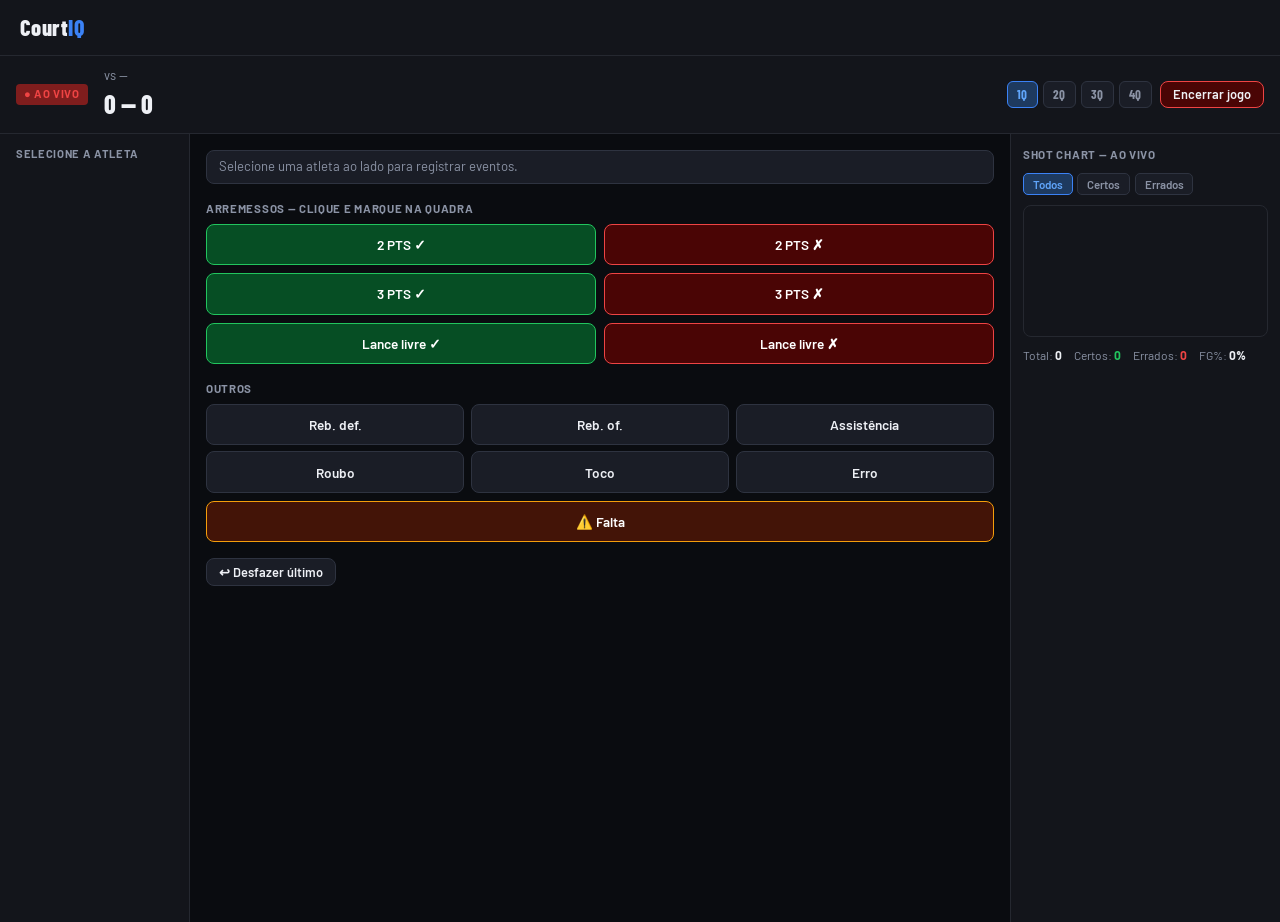
==== courtiq/pages/game-input.html @ f3380432 "feat: implementar MVP completo do CourtIQ Todas as telas e módulos JS do MVP:  - index.html: login +" ====
<!DOCTYPE html>
<html lang="pt-BR">
<head>
  <meta charset="UTF-8" />
  <meta name="viewport" content="width=device-width, initial-scale=1.0" />
  <title>CourtIQ — Jogo ao Vivo</title>
  <link rel="stylesheet" href="../css/style.css" />
  <style>
    body { overflow-x: hidden; }

    /* Header fixo */
    .game-header {
      position: sticky;
      top: 56px;
      background: var(--bg2);
      border-bottom: 1px solid var(--border);
      z-index: 50;
      padding: 0.6rem 1rem;
      display: flex;
      align-items: center;
      justify-content: space-between;
      gap: 0.75rem;
      flex-wrap: wrap;
    }
    .game-header-info { display: flex; align-items: center; gap: 1rem; }
    .live-badge { background: #7f1d1d; color: var(--red); font-size: 0.7rem; font-weight: 700; text-transform: uppercase; padding: 0.15rem 0.5rem; border-radius: 4px; letter-spacing: 0.06em; }
    .game-score { font-family: 'Barlow Condensed', sans-serif; font-weight: 800; font-size: 1.6rem; }
    .game-vs { color: var(--muted); font-size: 0.8rem; }
    .game-header-right { display: flex; align-items: center; gap: 0.5rem; }

    /* Layout 3 colunas */
    .game-body {
      display: grid;
      grid-template-columns: 190px 1fr 270px;
      gap: 0;
      height: calc(100vh - 112px);
      overflow: hidden;
    }

    /* Coluna 1 — Sidebar atletas */
    .player-sidebar {
      background: var(--bg2);
      border-right: 1px solid var(--border);
      overflow-y: auto;
      padding: 0.75rem 0.5rem;
    }
    .sidebar-title { font-size: 0.7rem; font-weight: 700; text-transform: uppercase; letter-spacing: 0.06em; color: var(--muted); padding: 0 0.5rem; margin-bottom: 0.5rem; }
    .sidebar-player {
      display: flex;
      flex-direction: column;
      padding: 0.5rem;
      border-radius: 8px;
      cursor: pointer;
      border: 1px solid transparent;
      margin-bottom: 0.25rem;
      transition: border-color 0.12s, background 0.12s;
    }
    .sidebar-player:hover { background: var(--bg3); }
    .sidebar-player.selected { border-color: var(--accent); background: #0f1e38; }
    .sidebar-player-name { font-size: 0.82rem; font-weight: 600; white-space: nowrap; overflow: hidden; text-overflow: ellipsis; }
    .sidebar-player-num { font-family: 'Barlow Condensed', sans-serif; font-weight: 800; font-size: 0.9rem; color: var(--accent); }
    .sidebar-mini-stats { display: flex; gap: 0.4rem; margin-top: 0.2rem; font-size: 0.7rem; color: var(--muted); }

    /* Coluna 2 — Botões de stat */
    .stat-panel {
      overflow-y: auto;
      padding: 1rem;
      display: flex;
      flex-direction: column;
      gap: 1rem;
    }
    .stat-section-title {
      font-size: 0.72rem;
      font-weight: 700;
      text-transform: uppercase;
      letter-spacing: 0.06em;
      color: var(--muted);
      margin-bottom: 0.4rem;
    }
    .stat-buttons { display: grid; grid-template-columns: 1fr 1fr; gap: 0.5rem; }
    .stat-buttons-3 { display: grid; grid-template-columns: 1fr 1fr 1fr; gap: 0.4rem; }
    .selected-player-label {
      background: var(--accent-dim);
      border: 1px solid var(--accent);
      border-radius: 8px;
      padding: 0.4rem 0.75rem;
      font-size: 0.85rem;
      font-weight: 600;
      color: var(--accent2);
    }
    .no-player-warn {
      background: var(--bg3);
      border: 1px solid var(--border2);
      border-radius: 8px;
      padding: 0.4rem 0.75rem;
      font-size: 0.82rem;
      color: var(--muted);
    }

    /* Coluna 3 — Shot chart */
    .shotchart-panel {
      background: var(--bg2);
      border-left: 1px solid var(--border);
      overflow-y: auto;
      padding: 0.75rem;
      display: flex;
      flex-direction: column;
      gap: 0.6rem;
    }
    .sc-title { font-size: 0.72rem; font-weight: 700; text-transform: uppercase; letter-spacing: 0.06em; color: var(--muted); }
    .sc-svg { border-radius: 8px; border: 1px solid var(--border); width: 100%; }
    .sc-filters { display: flex; gap: 0.3rem; }
    .sc-filter-btn {
      padding: 0.2rem 0.55rem;
      border-radius: 5px;
      font-size: 0.72rem;
      font-weight: 600;
      background: var(--bg3);
      border: 1px solid var(--border2);
      color: var(--muted);
      cursor: pointer;
    }
    .sc-filter-btn.active { background: var(--accent-dim); border-color: var(--accent); color: var(--accent2); }
    .sc-stats { display: flex; gap: 0.75rem; font-size: 0.75rem; }
    .sc-stat { color: var(--muted); }
    .sc-stat strong { color: var(--text); }

    /* Responsividade tablet */
    @media (max-width: 768px) {
      .game-body { grid-template-columns: 160px 1fr; grid-template-rows: 1fr auto; height: auto; overflow: auto; }
      .shotchart-panel { grid-column: 1 / -1; border-left: none; border-top: 1px solid var(--border); }
    }

    /* Responsividade mobile */
    @media (max-width: 480px) {
      .game-body { grid-template-columns: 1fr; grid-template-rows: auto; height: auto; }
      .player-sidebar { border-right: none; border-bottom: 1px solid var(--border); max-height: 80px; overflow: hidden; }
      .player-sidebar.expanded { max-height: none; }
      .sidebar-toggle { display: block !important; }
      .stat-buttons { grid-template-columns: 1fr 1fr; }
      .shotchart-panel { border-left: none; border-top: 1px solid var(--border); }
      .game-header { top: 56px; }
    }

    .sidebar-toggle { display: none; width: 100%; margin-bottom: 0.4rem; }
  </style>
</head>
<body>
  <nav class="navbar">
    <a class="navbar-logo" href="games.html">Court<span>IQ</span></a>
  </nav>

  <!-- Header fixo com placar -->
  <div class="game-header">
    <div class="game-header-info">
      <span class="live-badge">● AO VIVO</span>
      <div>
        <div class="game-vs" id="game-vs">vs —</div>
        <div class="game-score" id="game-score">0 — 0</div>
      </div>
    </div>
    <div class="game-header-right">
      <div class="quarter-selector" id="quarter-selector">
        <button class="quarter-btn active" onclick="setQuarter(1)">1Q</button>
        <button class="quarter-btn" onclick="setQuarter(2)">2Q</button>
        <button class="quarter-btn" onclick="setQuarter(3)">3Q</button>
        <button class="quarter-btn" onclick="setQuarter(4)">4Q</button>
      </div>
      <button class="btn btn-danger btn-sm" id="btn-end-game">Encerrar jogo</button>
    </div>
  </div>

  <!-- Banner shot chart -->
  <div class="shot-banner" id="shot-banner" style="margin:0.5rem 1rem 0">
    🎯 Clique na quadra para marcar o local do arremesso
    <button style="margin-left:auto;font-size:0.8rem;color:var(--muted);background:none;border:none;cursor:pointer" onclick="cancelShot()">Cancelar</button>
  </div>

  <!-- Layout 3 colunas -->
  <div class="game-body">

    <!-- Coluna 1: Atletas -->
    <div class="player-sidebar" id="player-sidebar">
      <button class="sidebar-toggle btn btn-ghost btn-sm" id="sidebar-toggle-btn" onclick="toggleSidebar()">Atletas ▾</button>
      <div class="sidebar-title">Selecione a atleta</div>
      <div id="sidebar-players"></div>
    </div>

    <!-- Coluna 2: Botões de stat -->
    <div class="stat-panel">
      <div id="selected-label" class="no-player-warn">Selecione uma atleta ao lado para registrar eventos.</div>

      <!-- Arremessos -->
      <div>
        <div class="stat-section-title">Arremessos — clique e marque na quadra</div>
        <div class="stat-buttons">
          <button class="stat-btn stat-btn-green" onclick="triggerShot('2pt_made')">2 PTS ✓</button>
          <button class="stat-btn stat-btn-red"   onclick="triggerShot('2pt_miss')">2 PTS ✗</button>
          <button class="stat-btn stat-btn-green" onclick="triggerShot('3pt_made')">3 PTS ✓</button>
          <button class="stat-btn stat-btn-red"   onclick="triggerShot('3pt_miss')">3 PTS ✗</button>
          <button class="stat-btn stat-btn-green" onclick="registerEvent('ft_made')">Lance livre ✓</button>
          <button class="stat-btn stat-btn-red"   onclick="registerEvent('ft_miss')">Lance livre ✗</button>
        </div>
      </div>

      <!-- Outros -->
      <div>
        <div class="stat-section-title">Outros</div>
        <div class="stat-buttons-3">
          <button class="stat-btn stat-btn-ghost" onclick="registerEvent('reb_def')">Reb. def.</button>
          <button class="stat-btn stat-btn-ghost" onclick="registerEvent('reb_off')">Reb. of.</button>
          <button class="stat-btn stat-btn-ghost" onclick="registerEvent('ast')">Assistência</button>
          <button class="stat-btn stat-btn-ghost" onclick="registerEvent('stl')">Roubo</button>
          <button class="stat-btn stat-btn-ghost" onclick="registerEvent('blk')">Toco</button>
          <button class="stat-btn stat-btn-ghost" onclick="registerEvent('to')">Erro</button>
        </div>
        <div class="mt-1">
          <button class="stat-btn stat-btn-yellow" style="width:100%" onclick="registerEvent('foul')">⚠️ Falta</button>
        </div>
      </div>

      <!-- Desfazer último evento -->
      <button class="btn btn-ghost btn-sm" id="btn-undo" style="width:fit-content;align-self:flex-start" onclick="undoLast()">↩ Desfazer último</button>
    </div>

    <!-- Coluna 3: Shot chart -->
    <div class="shotchart-panel">
      <div class="sc-title">Shot chart — ao vivo</div>
      <div class="sc-filters">
        <button class="sc-filter-btn active" onclick="setSCFilter('all')">Todos</button>
        <button class="sc-filter-btn" onclick="setSCFilter('made')">Certos</button>
        <button class="sc-filter-btn" onclick="setSCFilter('missed')">Errados</button>
      </div>
      <svg class="sc-svg" id="sc-svg" viewBox="0 0 560 300"></svg>
      <div class="sc-stats">
        <div class="sc-stat">Total: <strong id="sc-total">0</strong></div>
        <div class="sc-stat">Certos: <strong id="sc-made" style="color:var(--green)">0</strong></div>
        <div class="sc-stat">Errados: <strong id="sc-missed" style="color:var(--red)">0</strong></div>
        <div class="sc-stat">FG%: <strong id="sc-pct">0%</strong></div>
      </div>
    </div>
  </div>

  <script type="module">
    import { requireAuth } from '../js/auth.js';
    import { getGame, getGamePlayers, updateGameStatus, updateGame } from '../js/games.js';
    import { createEvent, getGameEvents, deleteEvent } from '../js/events.js';
    import { calcPlayerStats } from '../js/stats.js';
    import { initShotChart, activateShotMode, deactivateShotMode, addShot, renderShots, getShotStats } from '../js/shotchart.js';
    import { getQueryParam, getInitials, showToast } from '../js/utils.js';

    const gameId = getQueryParam('gameId') || localStorage.getItem('currentGameId');
    let game = null;
    let gamePlayers = [];
    let selectedPlayerId = null;
    let currentQuarter = 1;
    let pendingEventType = null;
    let gameEvents = [];
    let scFilter = 'all';
    const svgEl = document.getElementById('sc-svg');

    window.setQuarter = function(q) {
      currentQuarter = q;
      document.querySelectorAll('.quarter-btn').forEach((b, i) => b.classList.toggle('active', i+1 === q));
    };

    window.toggleSidebar = function() {
      const sb = document.getElementById('player-sidebar');
      sb.classList.toggle('expanded');
      document.getElementById('sidebar-toggle-btn').textContent = sb.classList.contains('expanded') ? 'Atletas ▴' : 'Atletas ▾';
    };

    function selectPlayer(id) {
      selectedPlayerId = id;
      document.querySelectorAll('.sidebar-player').forEach(el => el.classList.toggle('selected', el.dataset.id === id));
      const p = gamePlayers.find(p => p.id === id);
      if (p) {
        document.getElementById('selected-label').className = 'selected-player-label';
        document.getElementById('selected-label').textContent = `#${p.jersey_number ?? '—'} ${p.name}`;
      }
      updateSCStats();
    }

    window.triggerShot = function(type) {
      if (!selectedPlayerId) { showToast('Selecione uma atleta primeiro.', 'error'); return; }
      pendingEventType = type;
      document.getElementById('shot-banner').classList.add('active');
      activateShotMode(svgEl);
    };

    window.cancelShot = function() {
      pendingEventType = null;
      document.getElementById('shot-banner').classList.remove('active');
      deactivateShotMode(svgEl);
    };

    window.registerEvent = async function(type, shotX = null, shotY = null) {
      if (!selectedPlayerId) { showToast('Selecione uma atleta primeiro.', 'error'); return; }
      try {
        const ev = await createEvent(gameId, selectedPlayerId, type, currentQuarter, shotX, shotY);
        gameEvents.push(ev);
        updateScoreboard();
        updateSidebarStats();
        if (shotX != null) {
          addShot(svgEl, ev);
          updateSCStats();
        }
      } catch (err) {
        showToast('Erro ao registrar evento.', 'error');
      }
    };

    window.undoLast = async function() {
      const last = gameEvents.at(-1);
      if (!last) return;
      if (!confirm('Remover o último evento registrado?')) return;
      try {
        await deleteEvent(last.id);
        gameEvents.pop();
        updateScoreboard();
        updateSidebarStats();
        const shots = gameEvents.filter(e => e.shot_x != null);
        renderShots(svgEl, shots, scFilter, selectedPlayerId);
        updateSCStats();
        showToast('Evento removido.', '');
      } catch (err) {
        showToast('Erro ao desfazer.', 'error');
      }
    };

    window.setSCFilter = function(f) {
      scFilter = f;
      document.querySelectorAll('.sc-filter-btn').forEach((b, i) => b.classList.toggle('active', ['all','made','missed'][i] === f));
      const shots = gameEvents.filter(e => e.shot_x != null);
      renderShots(svgEl, shots, f, selectedPlayerId);
      updateSCStats();
    };

    function updateScoreboard() {
      const pts = calcPlayerStats(gameEvents).pts;
      document.getElementById('game-score').textContent = `${pts} — ?`;
    }

    function updateSidebarStats() {
      gamePlayers.forEach(p => {
        const el = document.getElementById(`mini-${p.id}`);
        if (!el) return;
        const evs = gameEvents.filter(e => e.player_id === p.id);
        const st = calcPlayerStats(evs);
        el.textContent = `${st.pts}pts ${st.reb}reb ${st.ast}ast`;
      });
    }

    function updateSCStats() {
      const shots = gameEvents.filter(e => e.shot_x != null);
      const st = getShotStats(shots, selectedPlayerId);
      document.getElementById('sc-total').textContent = st.total;
      document.getElementById('sc-made').textContent = st.made;
      document.getElementById('sc-missed').textContent = st.missed;
      document.getElementById('sc-pct').textContent = st.pct;
    }

    function renderSidebarPlayers() {
      const el = document.getElementById('sidebar-players');
      el.innerHTML = gamePlayers.map(p => `
        <div class="sidebar-player" data-id="${p.id}" onclick="selectPlayer('${p.id}')">
          <div class="flex items-center gap-1">
            <span class="sidebar-player-num">#${p.jersey_number ?? '—'}</span>
            <span class="sidebar-player-name">${p.name}</span>
          </div>
          <div class="sidebar-mini-stats" id="mini-${p.id}">0pts 0reb 0ast</div>
        </div>
      `).join('');
    }

    document.getElementById('btn-end-game').addEventListener('click', async () => {
      if (!confirm('Encerrar o jogo?')) return;
      try {
        await updateGameStatus(gameId, 'finished');
        window.location.href = `game-summary.html?gameId=${gameId}`;
      } catch (err) {
        showToast('Erro ao encerrar jogo.', 'error');
      }
    });

    async function init() {
      const session = await requireAuth();
      if (!session) return;
      if (!gameId) { window.location.href = 'games.html'; return; }

      game = await getGame(gameId);
      if (!game) { window.location.href = 'games.html'; return; }

      // Iniciar jogo se ainda agendado
      if (game.status === 'scheduled') {
        await updateGameStatus(gameId, 'live');
      }
      if (game.status === 'finished') {
        window.location.href = `game-summary.html?gameId=${gameId}`;
        return;
      }

      document.getElementById('game-vs').textContent = `vs ${game.opponent}`;
      document.title = `CourtIQ — vs ${game.opponent}`;

      gamePlayers = await getGamePlayers(gameId);
      gameEvents = await getGameEvents(gameId);

      renderSidebarPlayers();
      updateScoreboard();
      updateSidebarStats();

      // Inicializar shot chart
      initShotChart(svgEl, async (x, y) => {
        document.getElementById('shot-banner').classList.remove('active');
        await registerEvent(pendingEventType, x, y);
        pendingEventType = null;
      });

      // Renderizar arremessos existentes
      const shots = gameEvents.filter(e => e.shot_x != null);
      renderShots(svgEl, shots, scFilter, selectedPlayerId);
      updateSCStats();

      // Selecionar primeira atleta automaticamente
      if (gamePlayers.length > 0) selectPlayer(gamePlayers[0].id);
    }

    // Expor funções ao escopo global
    window.selectPlayer = selectPlayer;

    init();
  </script>
</body>
</html>
---- courtiq/css/style.css ----
/* ============================================================
   CourtIQ — Design System
   ============================================================ */

/* --- Google Fonts --- */
@import url('https://fonts.googleapis.com/css2?family=Barlow+Condensed:wght@400;600;700;800&family=Barlow:wght@400;500;600&display=swap');

/* --- Variáveis --- */
:root {
  --bg:        #0a0c10;
  --bg2:       #13151b;
  --bg3:       #1a1d26;
  --border:    #252830;
  --border2:   #2e3340;
  --accent:    #3b82f6;
  --accent2:   #60a5fa;
  --accent-dim:#1e3a5f;
  --text:      #eef0f5;
  --muted:     #8b93a5;
  --muted2:    #b0b8c8;
  --green:     #22c55e;
  --red:       #ef4444;
  --yellow:    #f59e0b;
  --green-bg:  #064e24;
  --red-bg:    #4a0505;
}

/* --- Reset --- */
*, *::before, *::after { box-sizing: border-box; margin: 0; padding: 0; }
html { font-size: 16px; }
body {
  font-family: 'Barlow', sans-serif;
  background: var(--bg);
  color: var(--text);
  min-height: 100vh;
  line-height: 1.5;
}
a { color: var(--accent2); text-decoration: none; }
a:hover { text-decoration: underline; }
img, svg { display: block; max-width: 100%; }
button { cursor: pointer; border: none; background: none; font-family: inherit; }
input, select, textarea {
  font-family: 'Barlow', sans-serif;
  font-size: 1rem;
}

/* --- Tipografia --- */
h1, h2, h3, .display {
  font-family: 'Barlow Condensed', sans-serif;
  font-weight: 800;
  line-height: 1.1;
}
h1 { font-size: 2.2rem; }
h2 { font-size: 1.6rem; }
h3 { font-size: 1.2rem; }
.num {
  font-family: 'Barlow Condensed', sans-serif;
  font-weight: 800;
}

/* --- Layout --- */
.container {
  max-width: 1100px;
  margin: 0 auto;
  padding: 0 1.25rem;
}
.page {
  min-height: 100vh;
  display: flex;
  flex-direction: column;
}

/* --- Navbar --- */
.navbar {
  background: var(--bg2);
  border-bottom: 1px solid var(--border);
  padding: 0 1.25rem;
  height: 56px;
  display: flex;
  align-items: center;
  justify-content: space-between;
  position: sticky;
  top: 0;
  z-index: 100;
}
.navbar-logo {
  font-family: 'Barlow Condensed', sans-serif;
  font-weight: 800;
  font-size: 1.4rem;
  color: var(--text);
  letter-spacing: 0.02em;
}
.navbar-logo span { color: var(--accent); }
.navbar-actions { display: flex; gap: 0.5rem; align-items: center; }

/* --- Botões --- */
.btn {
  display: inline-flex;
  align-items: center;
  justify-content: center;
  gap: 0.4rem;
  padding: 0.5rem 1.1rem;
  border-radius: 8px;
  font-size: 0.9rem;
  font-weight: 600;
  font-family: 'Barlow', sans-serif;
  transition: opacity 0.15s, background 0.15s;
  white-space: nowrap;
}
.btn:disabled { opacity: 0.5; cursor: not-allowed; }
.btn-primary {
  background: var(--accent);
  color: #fff;
  border: 2px solid var(--accent);
}
.btn-primary:hover { opacity: 0.85; }
.btn-ghost {
  background: var(--bg3);
  color: var(--text);
  border: 1px solid var(--border2);
}
.btn-ghost:hover { background: var(--border2); }
.btn-danger {
  background: var(--red-bg);
  color: var(--text);
  border: 1px solid var(--red);
}
.btn-danger:hover { opacity: 0.85; }
.btn-sm { padding: 0.3rem 0.75rem; font-size: 0.8rem; }
.btn-full { width: 100%; }

/* Botões de stat */
.stat-btn {
  width: 100%;
  padding: 0.7rem 0.5rem;
  border-radius: 8px;
  font-size: 0.85rem;
  font-weight: 600;
  border: 1px solid;
  transition: opacity 0.12s;
}
.stat-btn:hover { opacity: 0.85; }
.stat-btn-green {
  background: var(--green-bg);
  border-color: var(--green);
  color: #fff;
}
.stat-btn-red {
  background: var(--red-bg);
  border-color: var(--red);
  color: #fff;
}
.stat-btn-yellow {
  background: #431407;
  border-color: var(--yellow);
  color: #fff;
}
.stat-btn-ghost {
  background: var(--bg3);
  border-color: var(--border2);
  color: var(--text);
}

/* --- Cards --- */
.card {
  background: var(--bg2);
  border: 1px solid var(--border);
  border-radius: 12px;
  padding: 1.1rem 1.25rem;
}
.card-title {
  font-family: 'Barlow Condensed', sans-serif;
  font-weight: 700;
  font-size: 1rem;
  text-transform: uppercase;
  letter-spacing: 0.05em;
  color: var(--muted);
  margin-bottom: 0.5rem;
}

/* --- Inputs --- */
.input, .select {
  width: 100%;
  background: var(--bg3);
  border: 1px solid var(--border2);
  border-radius: 8px;
  color: var(--text);
  padding: 0.55rem 0.85rem;
  font-size: 0.95rem;
  outline: none;
  transition: border-color 0.15s;
}
.input:focus, .select:focus { border-color: var(--accent); }
.input::placeholder { color: var(--muted); }
.select option { background: var(--bg3); }
.form-group { display: flex; flex-direction: column; gap: 0.4rem; }
.form-label {
  font-size: 0.85rem;
  font-weight: 600;
  color: var(--muted2);
}
.form-error {
  font-size: 0.82rem;
  color: var(--red);
  min-height: 1.1em;
}

/* --- Badges --- */
.badge {
  display: inline-block;
  background: var(--accent-dim);
  color: #93c5fd;
  font-size: 0.68rem;
  font-weight: 700;
  text-transform: uppercase;
  letter-spacing: 0.07em;
  padding: 0.15rem 0.5rem;
  border-radius: 4px;
}
.badge-green { background: #064e24; color: var(--green); }
.badge-red   { background: var(--red-bg); color: var(--red); }
.badge-yellow{ background: #431407; color: var(--yellow); }
.badge-muted { background: var(--bg3); color: var(--muted); }

/* --- Abas --- */
.tabs {
  display: flex;
  gap: 0;
  border-bottom: 1px solid var(--border);
  margin-bottom: 1.25rem;
}
.tab-btn {
  padding: 0.65rem 1.1rem;
  font-size: 0.9rem;
  font-weight: 600;
  color: var(--muted);
  border-bottom: 2px solid transparent;
  transition: color 0.15s, border-color 0.15s;
  background: none;
}
.tab-btn:hover { color: var(--text); }
.tab-btn.active {
  color: var(--accent2);
  border-bottom-color: var(--accent);
}
.tab-panel { display: none; }
.tab-panel.active { display: block; }

/* --- Modal --- */
.modal-overlay {
  position: fixed;
  inset: 0;
  background: rgba(0,0,0,0.7);
  display: flex;
  align-items: center;
  justify-content: center;
  z-index: 200;
  padding: 1rem;
}
.modal-overlay.hidden { display: none; }
.modal {
  background: var(--bg2);
  border: 1px solid var(--border2);
  border-radius: 14px;
  padding: 1.5rem;
  width: 100%;
  max-width: 420px;
  max-height: 90vh;
  overflow-y: auto;
}
.modal-title {
  font-family: 'Barlow Condensed', sans-serif;
  font-weight: 800;
  font-size: 1.3rem;
  margin-bottom: 1.1rem;
}
.modal-actions {
  display: flex;
  gap: 0.6rem;
  margin-top: 1.25rem;
  justify-content: flex-end;
}

/* --- Tabelas --- */
.table-wrap { overflow-x: auto; }
table {
  width: 100%;
  border-collapse: collapse;
  font-size: 0.9rem;
}
th {
  font-family: 'Barlow Condensed', sans-serif;
  font-weight: 700;
  font-size: 0.8rem;
  text-transform: uppercase;
  letter-spacing: 0.06em;
  color: var(--muted);
  padding: 0.55rem 0.75rem;
  text-align: left;
  border-bottom: 1px solid var(--border);
}
td {
  padding: 0.6rem 0.75rem;
  border-bottom: 1px solid var(--border);
  color: var(--text);
}
tr:last-child td { border-bottom: none; }
tr.totals td {
  font-weight: 700;
  background: var(--bg3);
  border-top: 1px solid var(--border2);
}
tr:hover td { background: var(--bg3); }

/* --- Stats cards (médias) --- */
.stats-grid {
  display: grid;
  grid-template-columns: repeat(auto-fit, minmax(100px, 1fr));
  gap: 0.75rem;
}
.stat-card {
  background: var(--bg2);
  border: 1px solid var(--border);
  border-radius: 10px;
  padding: 0.85rem 0.75rem;
  text-align: center;
}
.stat-card .value {
  font-family: 'Barlow Condensed', sans-serif;
  font-weight: 800;
  font-size: 2rem;
  line-height: 1;
  color: var(--text);
}
.stat-card .label {
  font-size: 0.72rem;
  font-weight: 700;
  text-transform: uppercase;
  letter-spacing: 0.06em;
  color: var(--muted);
  margin-top: 0.25rem;
}

/* --- Listas de atletas --- */
.player-list { display: flex; flex-direction: column; gap: 0.5rem; }
.player-row {
  display: flex;
  align-items: center;
  gap: 0.85rem;
  padding: 0.65rem 0.85rem;
  background: var(--bg2);
  border: 1px solid var(--border);
  border-radius: 10px;
  cursor: pointer;
  transition: border-color 0.15s, background 0.15s;
}
.player-row:hover { border-color: var(--border2); background: var(--bg3); }
.player-row.selected { border-color: var(--accent); background: #0f1e38; }
.player-avatar {
  width: 36px;
  height: 36px;
  border-radius: 50%;
  background: var(--accent-dim);
  display: flex;
  align-items: center;
  justify-content: center;
  font-family: 'Barlow Condensed', sans-serif;
  font-weight: 800;
  font-size: 0.9rem;
  color: var(--accent2);
  flex-shrink: 0;
}
.player-info { flex: 1; min-width: 0; }
.player-name {
  font-weight: 600;
  font-size: 0.92rem;
  white-space: nowrap;
  overflow: hidden;
  text-overflow: ellipsis;
}
.player-sub { font-size: 0.78rem; color: var(--muted); }
.player-actions { display: flex; gap: 0.3rem; }
.icon-btn {
  width: 28px; height: 28px;
  border-radius: 6px;
  display: flex; align-items: center; justify-content: center;
  color: var(--muted);
  transition: background 0.12s, color 0.12s;
  background: none;
  border: none;
}
.icon-btn:hover { background: var(--bg3); color: var(--text); }
.icon-btn.danger:hover { color: var(--red); }

/* --- Placares --- */
.scoreboard {
  display: flex;
  align-items: center;
  justify-content: center;
  gap: 1.5rem;
  padding: 0.75rem 1.5rem;
  background: var(--bg2);
  border-radius: 12px;
  border: 1px solid var(--border);
}
.score-team { text-align: center; }
.score-team .team-name { font-size: 0.8rem; color: var(--muted); font-weight: 600; }
.score-team .score {
  font-family: 'Barlow Condensed', sans-serif;
  font-weight: 800;
  font-size: 3rem;
  line-height: 1;
}
.score-sep { font-family: 'Barlow Condensed', sans-serif; font-size: 2rem; color: var(--muted); }

/* --- Quarter selector --- */
.quarter-selector {
  display: flex;
  gap: 0.3rem;
}
.quarter-btn {
  padding: 0.3rem 0.6rem;
  border-radius: 6px;
  font-size: 0.8rem;
  font-weight: 700;
  font-family: 'Barlow Condensed', sans-serif;
  background: var(--bg3);
  border: 1px solid var(--border2);
  color: var(--muted);
  transition: background 0.12s, color 0.12s, border-color 0.12s;
}
.quarter-btn.active {
  background: var(--accent-dim);
  border-color: var(--accent);
  color: var(--accent2);
}

/* --- Toast / Notificações --- */
.toast {
  position: fixed;
  bottom: 1.5rem;
  left: 50%;
  transform: translateX(-50%);
  background: var(--bg2);
  border: 1px solid var(--border2);
  color: var(--text);
  padding: 0.6rem 1.2rem;
  border-radius: 8px;
  font-size: 0.9rem;
  z-index: 500;
  opacity: 0;
  transition: opacity 0.2s;
  pointer-events: none;
  white-space: nowrap;
}
.toast.show { opacity: 1; }
.toast.success { border-color: var(--green); color: var(--green); }
.toast.error   { border-color: var(--red);   color: var(--red);   }

/* --- Shot chart banner --- */
.shot-banner {
  display: none;
  align-items: center;
  gap: 0.6rem;
  background: var(--accent-dim);
  border: 1px solid var(--accent);
  border-radius: 8px;
  padding: 0.55rem 0.85rem;
  font-size: 0.85rem;
  color: var(--accent2);
  font-weight: 600;
  margin-bottom: 0.75rem;
}
.shot-banner.active { display: flex; }

/* --- Gráficos de barra simples --- */
.bar-chart { display: flex; flex-direction: column; gap: 0.5rem; }
.bar-row { display: flex; align-items: center; gap: 0.75rem; }
.bar-label { font-size: 0.78rem; color: var(--muted); width: 60px; text-align: right; flex-shrink: 0; }
.bar-track {
  flex: 1;
  height: 10px;
  background: var(--bg3);
  border-radius: 5px;
  overflow: hidden;
}
.bar-fill {
  height: 100%;
  background: var(--accent);
  border-radius: 5px;
  transition: width 0.4s ease;
}
.bar-fill.green { background: var(--green); }
.bar-fill.red   { background: var(--red);   }
.bar-value { font-size: 0.8rem; font-weight: 600; width: 36px; }

/* --- Utilitários --- */
.flex { display: flex; }
.flex-col { flex-direction: column; }
.items-center { align-items: center; }
.justify-between { justify-content: space-between; }
.gap-1 { gap: 0.5rem; }
.gap-2 { gap: 1rem; }
.gap-3 { gap: 1.5rem; }
.mt-1 { margin-top: 0.5rem; }
.mt-2 { margin-top: 1rem; }
.mt-3 { margin-top: 1.5rem; }
.mb-1 { margin-bottom: 0.5rem; }
.mb-2 { margin-bottom: 1rem; }
.mb-3 { margin-bottom: 1.5rem; }
.text-muted { color: var(--muted); }
.text-accent { color: var(--accent2); }
.text-green  { color: var(--green); }
.text-red    { color: var(--red); }
.text-sm  { font-size: 0.85rem; }
.text-xs  { font-size: 0.75rem; }
.font-bold { font-weight: 700; }
.hidden { display: none !important; }

/* --- Divisor --- */
.divider {
  border: none;
  border-top: 1px solid var(--border);
  margin: 1rem 0;
}

/* ============================================================
   Responsividade
   ============================================================ */
@media (max-width: 768px) {
  h1 { font-size: 1.8rem; }
  .score-team .score { font-size: 2.2rem; }
}

@media (max-width: 480px) {
  .navbar { padding: 0 0.75rem; }
  .container { padding: 0 0.75rem; }
  .modal { padding: 1.1rem; }
  .stats-grid { grid-template-columns: repeat(2, 1fr); }
  .btn { font-size: 0.85rem; padding: 0.5rem 0.85rem; }
}
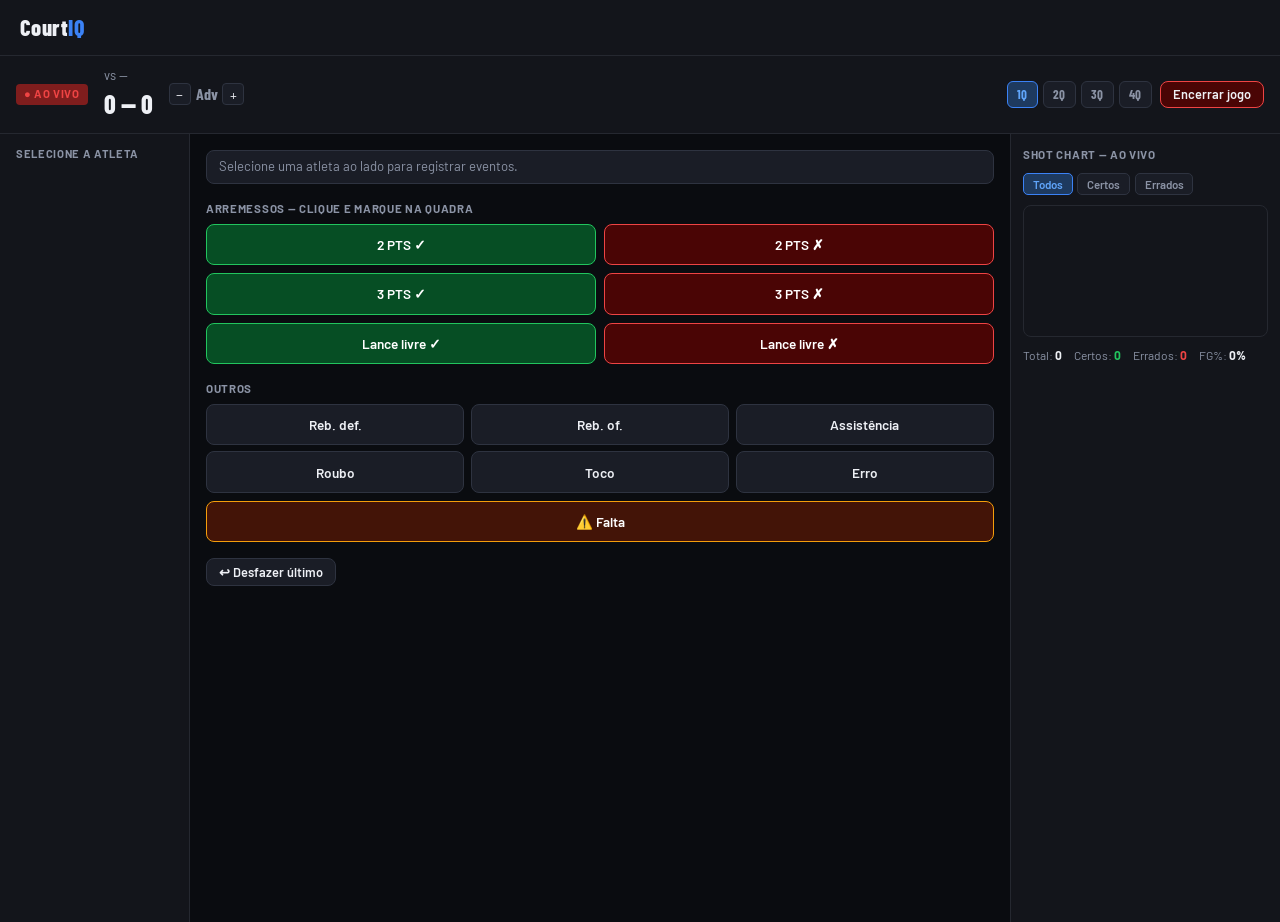
==== commit ae01fa5f: "fix: corrigir bugs críticos e adicionar schema SQL - sql/schema.sql: schema completo com colunas our" ====
--- a/courtiq/pages/game-input.html
+++ b/courtiq/pages/game-input.html
@@ -27,6 +27,10 @@
     .game-score { font-family: 'Barlow Condensed', sans-serif; font-weight: 800; font-size: 1.6rem; }
     .game-vs { color: var(--muted); font-size: 0.8rem; }
     .game-header-right { display: flex; align-items: center; gap: 0.5rem; }
+    .opp-score-ctrl { display: flex; align-items: center; gap: 0.3rem; font-size: 0.78rem; color: var(--muted); }
+    .opp-score-ctrl button { width: 22px; height: 22px; border-radius: 4px; background: var(--bg3); border: 1px solid var(--border2); color: var(--text); font-size: 0.85rem; display: flex; align-items: center; justify-content: center; cursor: pointer; }
+    .opp-score-ctrl button:hover { background: var(--border2); }
+    .opp-score-val { font-family: 'Barlow Condensed', sans-serif; font-weight: 700; font-size: 1rem; min-width: 20px; text-align: center; }
 
     /* Layout 3 colunas */
     .game-body {
@@ -156,7 +160,12 @@
       <span class="live-badge">● AO VIVO</span>
       <div>
         <div class="game-vs" id="game-vs">vs —</div>
-        <div class="game-score" id="game-score">0 — 0</div>
+        <div class="game-score"><span id="score-our">0</span> — <span id="score-opp">0</span></div>
+      </div>
+      <div class="opp-score-ctrl" title="Placar adversário">
+        <button onclick="changeOppScore(-1)">−</button>
+        <span class="opp-score-val" id="opp-label">Adv</span>
+        <button onclick="changeOppScore(1)">+</button>
       </div>
     </div>
     <div class="game-header-right">
@@ -245,7 +254,7 @@
     import { requireAuth } from '../js/auth.js';
     import { getGame, getGamePlayers, updateGameStatus, updateGame } from '../js/games.js';
     import { createEvent, getGameEvents, deleteEvent } from '../js/events.js';
-    import { calcPlayerStats } from '../js/stats.js';
+    import { calcPlayerStats, calcTeamScore } from '../js/stats.js';
     import { initShotChart, activateShotMode, deactivateShotMode, addShot, renderShots, getShotStats } from '../js/shotchart.js';
     import { getQueryParam, getInitials, showToast } from '../js/utils.js';
 
@@ -257,11 +266,17 @@
     let pendingEventType = null;
     let gameEvents = [];
     let scFilter = 'all';
+    let oppScore = 0;
     const svgEl = document.getElementById('sc-svg');
 
     window.setQuarter = function(q) {
       currentQuarter = q;
       document.querySelectorAll('.quarter-btn').forEach((b, i) => b.classList.toggle('active', i+1 === q));
+    };
+
+    window.changeOppScore = function(delta) {
+      oppScore = Math.max(0, oppScore + delta);
+      document.getElementById('score-opp').textContent = oppScore;
     };
 
     window.toggleSidebar = function() {
@@ -337,8 +352,8 @@
     };
 
     function updateScoreboard() {
-      const pts = calcPlayerStats(gameEvents).pts;
-      document.getElementById('game-score').textContent = `${pts} — ?`;
+      const pts = calcTeamScore(gameEvents);
+      document.getElementById('score-our').textContent = pts;
     }
 
     function updateSidebarStats() {
@@ -376,7 +391,8 @@
     document.getElementById('btn-end-game').addEventListener('click', async () => {
       if (!confirm('Encerrar o jogo?')) return;
       try {
-        await updateGameStatus(gameId, 'finished');
+        const ourScore = calcTeamScore(gameEvents);
+        await updateGame(gameId, { status: 'finished', our_score: ourScore, opp_score: oppScore });
         window.location.href = `game-summary.html?gameId=${gameId}`;
       } catch (err) {
         showToast('Erro ao encerrar jogo.', 'error');
@@ -401,6 +417,7 @@
       }
 
       document.getElementById('game-vs').textContent = `vs ${game.opponent}`;
+      document.getElementById('opp-label').textContent = game.opponent.split(' ')[0];
       document.title = `CourtIQ — vs ${game.opponent}`;
 
       gamePlayers = await getGamePlayers(gameId);
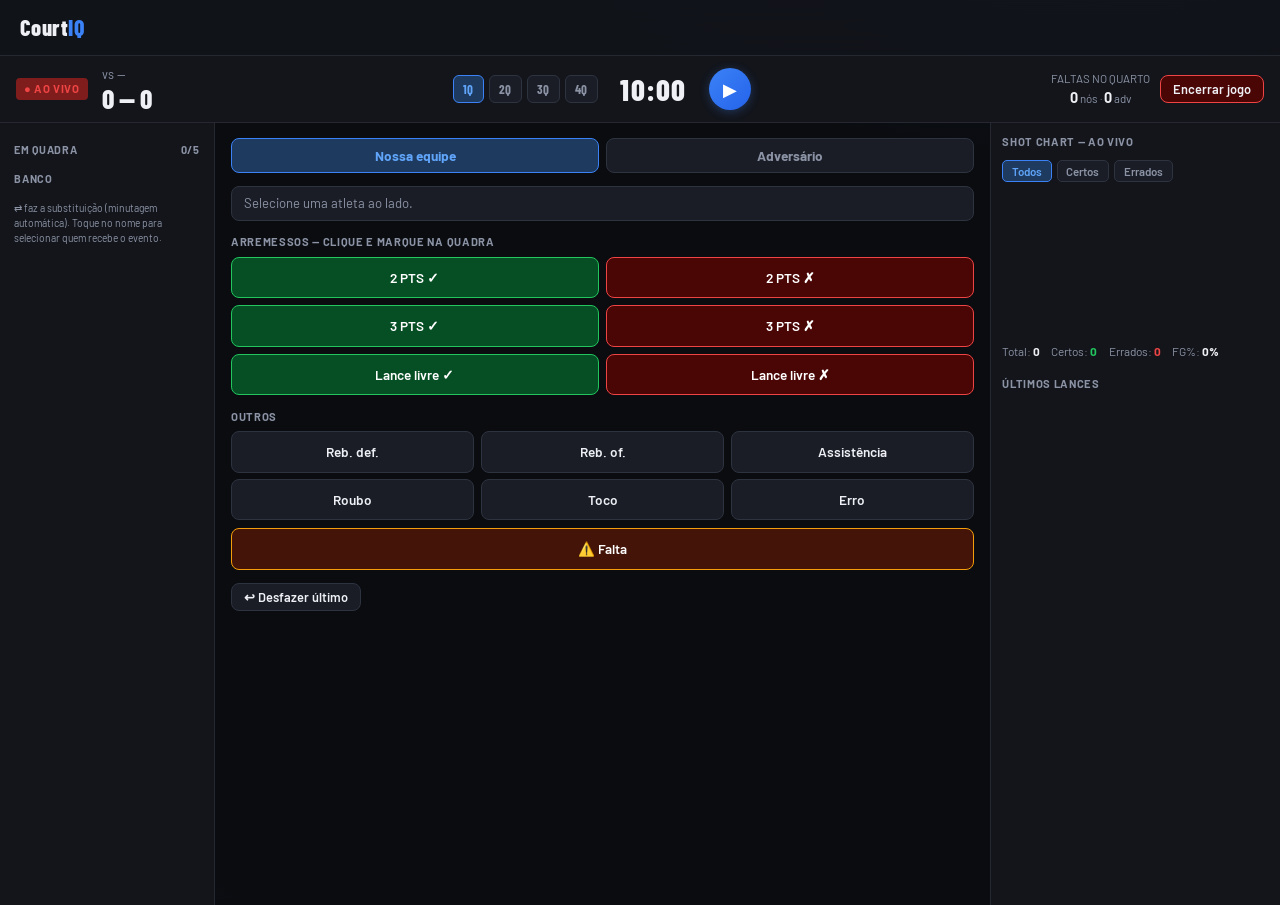
==== commit 10cae0e8: "feat: quadra oficial com logo, playbook profissional, scout ao vivo completo e box score NBA Quadra " ====
--- a/courtiq/pages/game-input.html
+++ b/courtiq/pages/game-input.html
@@ -15,73 +15,115 @@
       background: var(--bg2);
       border-bottom: 1px solid var(--border);
       z-index: 50;
-      padding: 0.6rem 1rem;
+      padding: 0.55rem 1rem;
       display: flex;
       align-items: center;
       justify-content: space-between;
-      gap: 0.75rem;
+      gap: 1rem;
       flex-wrap: wrap;
     }
-    .game-header-info { display: flex; align-items: center; gap: 1rem; }
+    .game-header-info { display: flex; align-items: center; gap: 0.9rem; }
     .live-badge { background: #7f1d1d; color: var(--red); font-size: 0.7rem; font-weight: 700; text-transform: uppercase; padding: 0.15rem 0.5rem; border-radius: 4px; letter-spacing: 0.06em; }
-    .game-score { font-family: 'Barlow Condensed', sans-serif; font-weight: 800; font-size: 1.6rem; }
-    .game-vs { color: var(--muted); font-size: 0.8rem; }
-    .game-header-right { display: flex; align-items: center; gap: 0.5rem; }
-    .opp-score-ctrl { display: flex; align-items: center; gap: 0.3rem; font-size: 0.78rem; color: var(--muted); }
-    .opp-score-ctrl button { width: 22px; height: 22px; border-radius: 4px; background: var(--bg3); border: 1px solid var(--border2); color: var(--text); font-size: 0.85rem; display: flex; align-items: center; justify-content: center; cursor: pointer; }
-    .opp-score-ctrl button:hover { background: var(--border2); }
-    .opp-score-val { font-family: 'Barlow Condensed', sans-serif; font-weight: 700; font-size: 1rem; min-width: 20px; text-align: center; }
+    .game-score { font-family: 'Barlow Condensed', sans-serif; font-weight: 800; font-size: 1.7rem; line-height: 1.1; }
+    .game-vs { color: var(--muted); font-size: 0.78rem; }
+
+    /* Relógio */
+    .clock-block { display: flex; align-items: center; gap: 0.6rem; }
+    .clock-time {
+      font-family: 'Barlow Condensed', sans-serif;
+      font-weight: 800;
+      font-size: 1.9rem;
+      letter-spacing: 0.04em;
+      min-width: 92px;
+      text-align: center;
+      cursor: pointer;
+      border: 1px dashed transparent;
+      border-radius: 8px;
+      padding: 0 0.3rem;
+      line-height: 1.15;
+    }
+    .clock-time:hover { border-color: var(--border2); }
+    .clock-time.running { color: var(--green); }
+    .clock-btn {
+      width: 42px; height: 42px; border-radius: 50%;
+      background: linear-gradient(135deg,#3b82f6,#2563eb);
+      border: none; color: #fff; font-size: 1.1rem; cursor: pointer;
+      display: flex; align-items: center; justify-content: center;
+      box-shadow: 0 2px 10px rgba(59,130,246,0.3);
+    }
+    .clock-btn.running { background: var(--bg3); border: 1px solid var(--border2); box-shadow: none; }
+
+    .fouls-chip { font-size: 0.72rem; color: var(--muted); text-align: center; }
+    .fouls-chip strong { font-size: 0.9rem; color: var(--text); }
+    .fouls-chip strong.bonus { color: var(--red); }
+
+    .game-header-right { display: flex; align-items: center; gap: 0.6rem; flex-wrap: wrap; }
 
     /* Layout 3 colunas */
     .game-body {
       display: grid;
-      grid-template-columns: 190px 1fr 270px;
+      grid-template-columns: 215px 1fr 290px;
       gap: 0;
-      height: calc(100vh - 112px);
+      height: calc(100vh - 118px);
       overflow: hidden;
     }
 
-    /* Coluna 1 — Sidebar atletas */
+    /* Coluna 1 — atletas */
     .player-sidebar {
       background: var(--bg2);
       border-right: 1px solid var(--border);
       overflow-y: auto;
-      padding: 0.75rem 0.5rem;
-    }
-    .sidebar-title { font-size: 0.7rem; font-weight: 700; text-transform: uppercase; letter-spacing: 0.06em; color: var(--muted); padding: 0 0.5rem; margin-bottom: 0.5rem; }
+      padding: 0.65rem 0.5rem;
+    }
+    .sidebar-title { display:flex; justify-content:space-between; font-size: 0.68rem; font-weight: 700; text-transform: uppercase; letter-spacing: 0.06em; color: var(--muted); padding: 0 0.4rem; margin: 0.5rem 0 0.35rem; }
     .sidebar-player {
       display: flex;
-      flex-direction: column;
-      padding: 0.5rem;
+      align-items: center;
+      gap: 0.45rem;
+      padding: 0.42rem 0.45rem;
       border-radius: 8px;
       cursor: pointer;
       border: 1px solid transparent;
-      margin-bottom: 0.25rem;
+      margin-bottom: 0.2rem;
       transition: border-color 0.12s, background 0.12s;
     }
     .sidebar-player:hover { background: var(--bg3); }
     .sidebar-player.selected { border-color: var(--accent); background: #0f1e38; }
-    .sidebar-player-name { font-size: 0.82rem; font-weight: 600; white-space: nowrap; overflow: hidden; text-overflow: ellipsis; }
-    .sidebar-player-num { font-family: 'Barlow Condensed', sans-serif; font-weight: 800; font-size: 0.9rem; color: var(--accent); }
-    .sidebar-mini-stats { display: flex; gap: 0.4rem; margin-top: 0.2rem; font-size: 0.7rem; color: var(--muted); }
-
-    /* Coluna 2 — Botões de stat */
-    .stat-panel {
-      overflow-y: auto;
-      padding: 1rem;
-      display: flex;
-      flex-direction: column;
-      gap: 1rem;
-    }
-    .stat-section-title {
-      font-size: 0.72rem;
+    .sidebar-player.sub-out { border-color: var(--yellow); background: #2a1f05; }
+    .sp-num { font-family: 'Barlow Condensed', sans-serif; font-weight: 800; font-size: 0.95rem; color: var(--accent); width: 26px; flex-shrink: 0; }
+    .sp-info { flex: 1; min-width: 0; }
+    .sp-name { font-size: 0.8rem; font-weight: 600; white-space: nowrap; overflow: hidden; text-overflow: ellipsis; }
+    .sp-mini { font-size: 0.64rem; color: var(--muted); }
+    .sp-mini .pf-warn { color: var(--yellow); font-weight: 700; }
+    .sp-mini .pf-out { color: var(--red); font-weight: 700; }
+    .sub-btn {
+      width: 26px; height: 26px; flex-shrink: 0;
+      border-radius: 6px;
+      background: var(--bg3); border: 1px solid var(--border2);
+      color: var(--muted); cursor: pointer; font-size: 0.85rem;
+      display: flex; align-items: center; justify-content: center;
+    }
+    .sub-btn:hover { color: var(--text); border-color: var(--accent); }
+
+    /* Coluna 2 — registro */
+    .stat-panel { overflow-y: auto; padding: 0.9rem 1rem; display: flex; flex-direction: column; gap: 0.85rem; }
+    .reg-tabs { display: flex; gap: 0.4rem; }
+    .reg-tab {
+      flex: 1;
+      padding: 0.5rem;
+      border-radius: 8px;
       font-weight: 700;
-      text-transform: uppercase;
-      letter-spacing: 0.06em;
+      font-size: 0.85rem;
+      background: var(--bg3);
+      border: 1px solid var(--border2);
       color: var(--muted);
-      margin-bottom: 0.4rem;
-    }
-    .stat-buttons { display: grid; grid-template-columns: 1fr 1fr; gap: 0.5rem; }
+      cursor: pointer;
+    }
+    .reg-tab.active { background: var(--accent-dim); border-color: var(--accent); color: var(--accent2); }
+    .reg-tab.opp.active { background: #3a2a10; border-color: var(--yellow); color: var(--yellow); }
+
+    .stat-section-title { font-size: 0.7rem; font-weight: 700; text-transform: uppercase; letter-spacing: 0.06em; color: var(--muted); margin-bottom: 0.35rem; }
+    .stat-buttons { display: grid; grid-template-columns: 1fr 1fr; gap: 0.45rem; }
     .stat-buttons-3 { display: grid; grid-template-columns: 1fr 1fr 1fr; gap: 0.4rem; }
     .selected-player-label {
       background: var(--accent-dim);
@@ -101,52 +143,67 @@
       color: var(--muted);
     }
 
-    /* Coluna 3 — Shot chart */
+    /* Camisas do adversário */
+    .opp-jerseys { display: flex; flex-wrap: wrap; gap: 0.35rem; }
+    .opp-jersey {
+      min-width: 40px; height: 34px;
+      padding: 0 0.5rem;
+      border-radius: 8px;
+      background: var(--bg3); border: 1px solid var(--border2);
+      color: var(--text);
+      font-family: 'Barlow Condensed', sans-serif; font-weight: 800; font-size: 1rem;
+      cursor: pointer;
+      display: flex; align-items: center; justify-content: center;
+    }
+    .opp-jersey.selected { background: #3a2a10; border-color: var(--yellow); color: var(--yellow); }
+    .opp-jersey.add { color: var(--muted); font-size: 1.1rem; }
+
+    /* Coluna 3 — shot chart + feed */
     .shotchart-panel {
       background: var(--bg2);
       border-left: 1px solid var(--border);
       overflow-y: auto;
-      padding: 0.75rem;
+      padding: 0.7rem;
       display: flex;
       flex-direction: column;
-      gap: 0.6rem;
-    }
-    .sc-title { font-size: 0.72rem; font-weight: 700; text-transform: uppercase; letter-spacing: 0.06em; color: var(--muted); }
-    .sc-svg { border-radius: 8px; border: 1px solid var(--border); width: 100%; }
+      gap: 0.55rem;
+    }
+    .sc-title { font-size: 0.7rem; font-weight: 700; text-transform: uppercase; letter-spacing: 0.06em; color: var(--muted); }
+    .sc-svg { border-radius: 8px; width: 100%; }
     .sc-filters { display: flex; gap: 0.3rem; }
-    .sc-filter-btn {
-      padding: 0.2rem 0.55rem;
-      border-radius: 5px;
-      font-size: 0.72rem;
-      font-weight: 600;
-      background: var(--bg3);
-      border: 1px solid var(--border2);
-      color: var(--muted);
-      cursor: pointer;
-    }
+    .sc-filter-btn { padding: 0.2rem 0.55rem; border-radius: 5px; font-size: 0.72rem; font-weight: 600; background: var(--bg3); border: 1px solid var(--border2); color: var(--muted); cursor: pointer; }
     .sc-filter-btn.active { background: var(--accent-dim); border-color: var(--accent); color: var(--accent2); }
-    .sc-stats { display: flex; gap: 0.75rem; font-size: 0.75rem; }
+    .sc-stats { display: flex; gap: 0.7rem; font-size: 0.74rem; }
     .sc-stat { color: var(--muted); }
     .sc-stat strong { color: var(--text); }
 
-    /* Responsividade tablet */
-    @media (max-width: 768px) {
-      .game-body { grid-template-columns: 160px 1fr; grid-template-rows: 1fr auto; height: auto; overflow: auto; }
+    /* Play-by-play */
+    .feed { display: flex; flex-direction: column; gap: 0.25rem; }
+    .feed-row {
+      display: flex; align-items: center; gap: 0.45rem;
+      background: var(--bg3);
+      border: 1px solid var(--border);
+      border-radius: 7px;
+      padding: 0.3rem 0.5rem;
+      font-size: 0.74rem;
+    }
+    .feed-clock { font-family:'Barlow Condensed',sans-serif; font-weight: 800; color: var(--accent2); width: 64px; flex-shrink: 0; font-size: 0.78rem; }
+    .feed-text { flex: 1; min-width: 0; white-space: nowrap; overflow: hidden; text-overflow: ellipsis; }
+    .feed-text.opp { color: var(--yellow); }
+    .feed-del { background: none; border: none; color: var(--muted); cursor: pointer; font-size: 0.8rem; padding: 0 0.1rem; }
+    .feed-del:hover { color: var(--red); }
+
+    /* Responsividade */
+    @media (max-width: 900px) {
+      .game-body { grid-template-columns: 185px 1fr; grid-template-rows: 1fr auto; height: auto; overflow: visible; }
       .shotchart-panel { grid-column: 1 / -1; border-left: none; border-top: 1px solid var(--border); }
     }
-
-    /* Responsividade mobile */
-    @media (max-width: 480px) {
-      .game-body { grid-template-columns: 1fr; grid-template-rows: auto; height: auto; }
-      .player-sidebar { border-right: none; border-bottom: 1px solid var(--border); max-height: 80px; overflow: hidden; }
-      .player-sidebar.expanded { max-height: none; }
-      .sidebar-toggle { display: block !important; }
-      .stat-buttons { grid-template-columns: 1fr 1fr; }
-      .shotchart-panel { border-left: none; border-top: 1px solid var(--border); }
-      .game-header { top: 56px; }
-    }
-
-    .sidebar-toggle { display: none; width: 100%; margin-bottom: 0.4rem; }
+    @media (max-width: 560px) {
+      .game-body { grid-template-columns: 1fr; }
+      .player-sidebar { border-right: none; border-bottom: 1px solid var(--border); max-height: 300px; }
+      .game-score { font-size: 1.4rem; }
+      .clock-time { font-size: 1.5rem; min-width: 74px; }
+    }
   </style>
 </head>
 <body>
@@ -154,7 +211,7 @@
     <a class="navbar-logo" href="games.html">Court<span>IQ</span></a>
   </nav>
 
-  <!-- Header fixo com placar -->
+  <!-- Header fixo: placar + relógio + faltas -->
   <div class="game-header">
     <div class="game-header-info">
       <span class="live-badge">● AO VIVO</span>
@@ -162,19 +219,21 @@
         <div class="game-vs" id="game-vs">vs —</div>
         <div class="game-score"><span id="score-our">0</span> — <span id="score-opp">0</span></div>
       </div>
-      <div class="opp-score-ctrl" title="Placar adversário">
-        <button onclick="changeOppScore(-1)">−</button>
-        <span class="opp-score-val" id="opp-label">Adv</span>
-        <button onclick="changeOppScore(1)">+</button>
-      </div>
     </div>
-    <div class="game-header-right">
+
+    <div class="clock-block">
       <div class="quarter-selector" id="quarter-selector">
         <button class="quarter-btn active" onclick="setQuarter(1)">1Q</button>
         <button class="quarter-btn" onclick="setQuarter(2)">2Q</button>
         <button class="quarter-btn" onclick="setQuarter(3)">3Q</button>
         <button class="quarter-btn" onclick="setQuarter(4)">4Q</button>
       </div>
+      <div class="clock-time" id="clock-time" title="Clique para ajustar o relógio" onclick="editClock()">10:00</div>
+      <button class="clock-btn" id="clock-btn" onclick="toggleClock()" title="Iniciar/pausar relógio">▶</button>
+    </div>
+
+    <div class="game-header-right">
+      <div class="fouls-chip">FALTAS NO QUARTO<br/><strong id="fouls-our">0</strong> nós · <strong id="fouls-opp">0</strong> adv</div>
       <button class="btn btn-danger btn-sm" id="btn-end-game">Encerrar jogo</button>
     </div>
   </div>
@@ -188,16 +247,31 @@
   <!-- Layout 3 colunas -->
   <div class="game-body">
 
-    <!-- Coluna 1: Atletas -->
+    <!-- Coluna 1: Em quadra / banco -->
     <div class="player-sidebar" id="player-sidebar">
-      <button class="sidebar-toggle btn btn-ghost btn-sm" id="sidebar-toggle-btn" onclick="toggleSidebar()">Atletas ▾</button>
-      <div class="sidebar-title">Selecione a atleta</div>
-      <div id="sidebar-players"></div>
+      <div class="sidebar-title"><span>Em quadra</span><span id="oncourt-count">0/5</span></div>
+      <div id="oncourt-players"></div>
+      <div class="sidebar-title" style="margin-top:0.8rem"><span>Banco</span></div>
+      <div id="bench-players"></div>
+      <div class="text-muted" style="font-size:0.64rem;padding:0.5rem 0.4rem 0">
+        ⇄ faz a substituição (minutagem automática). Toque no nome para selecionar quem recebe o evento.
+      </div>
     </div>
 
-    <!-- Coluna 2: Botões de stat -->
+    <!-- Coluna 2: Registro de eventos -->
     <div class="stat-panel">
-      <div id="selected-label" class="no-player-warn">Selecione uma atleta ao lado para registrar eventos.</div>
+      <div class="reg-tabs">
+        <button class="reg-tab active" id="reg-tab-ours" onclick="setRegMode('ours')">Nossa equipe</button>
+        <button class="reg-tab opp" id="reg-tab-opp" onclick="setRegMode('opp')">Adversário</button>
+      </div>
+
+      <div id="selected-label" class="no-player-warn">Selecione uma atleta ao lado.</div>
+
+      <!-- Camisas do adversário (só no modo adversário) -->
+      <div id="opp-jersey-box" style="display:none">
+        <div class="stat-section-title">Camisa da adversária</div>
+        <div class="opp-jerseys" id="opp-jerseys"></div>
+      </div>
 
       <!-- Arremessos -->
       <div>
@@ -228,11 +302,10 @@
         </div>
       </div>
 
-      <!-- Desfazer último evento -->
-      <button class="btn btn-ghost btn-sm" id="btn-undo" style="width:fit-content;align-self:flex-start" onclick="undoLast()">↩ Desfazer último</button>
+      <button class="btn btn-ghost btn-sm" id="btn-undo" style="width:fit-content" onclick="undoLast()">↩ Desfazer último</button>
     </div>
 
-    <!-- Coluna 3: Shot chart -->
+    <!-- Coluna 3: Shot chart + play-by-play -->
     <div class="shotchart-panel">
       <div class="sc-title">Shot chart — ao vivo</div>
       <div class="sc-filters">
@@ -247,57 +320,223 @@
         <div class="sc-stat">Errados: <strong id="sc-missed" style="color:var(--red)">0</strong></div>
         <div class="sc-stat">FG%: <strong id="sc-pct">0%</strong></div>
       </div>
+      <div class="sc-title" style="margin-top:0.4rem">Últimos lances</div>
+      <div class="feed" id="feed"></div>
     </div>
   </div>
+
+  <div class="toast" id="toast"></div>
 
   <script type="module">
     import { requireAuth } from '../js/auth.js';
     import { getGame, getGamePlayers, updateGameStatus, updateGame } from '../js/games.js';
     import { createEvent, getGameEvents, deleteEvent } from '../js/events.js';
-    import { calcPlayerStats, calcTeamScore } from '../js/stats.js';
+    import { calcPlayerStats, calcTeamScore, calcOppScore, isOppEvent } from '../js/stats.js';
+    import { getGameStints, openStint, closeStint, closeAllOpenStints, playedSeconds, fmtMinutes } from '../js/stints.js';
     import { initShotChart, activateShotMode, deactivateShotMode, addShot, renderShots, getShotStats } from '../js/shotchart.js';
-    import { getQueryParam, getInitials, showToast } from '../js/utils.js';
+    import { getQueryParam, showToast } from '../js/utils.js';
 
     const gameId = getQueryParam('gameId') || localStorage.getItem('currentGameId');
+    const QLEN = 600; // 10 min por quarto (FIBA)
+
     let game = null;
     let gamePlayers = [];
-    let selectedPlayerId = null;
+    let gameEvents = [];
+    let stints = [];
+    let onCourt = new Set();
+    let pendingSubOut = null;
+
+    let regMode = 'ours';           // 'ours' | 'opp'
+    let selectedPlayerId = null;    // atleta nossa selecionada
+    let selectedOppJersey = null;   // camisa adversária selecionada
+    let oppJerseys = new Set();
+
     let currentQuarter = 1;
+    let clockRemaining = QLEN;
+    let clockRunning = false;
+    let clockTimer = null;
+
     let pendingEventType = null;
-    let gameEvents = [];
     let scFilter = 'all';
-    let oppScore = 0;
     const svgEl = document.getElementById('sc-svg');
 
+    const TYPE_LABEL = {
+      '2pt_made':'cesta de 2','2pt_miss':'errou de 2','3pt_made':'CESTA DE 3','3pt_miss':'errou de 3',
+      'ft_made':'lance livre ✓','ft_miss':'lance livre ✗','reb_off':'reb. ofensivo','reb_def':'reb. defensivo',
+      'ast':'assistência','stl':'roubo de bola','blk':'toco','to':'erro','foul':'falta','opp_1pt':'+1 adversário',
+    };
+
+    // ---------- Relógio ----------
+    function elapsed() { return (currentQuarter - 1) * QLEN + (QLEN - clockRemaining); }
+
+    function fmtClock(s) {
+      const m = Math.floor(s / 60), ss = Math.floor(s % 60);
+      return `${m}:${String(ss).padStart(2, '0')}`;
+    }
+
+    function saveClock() {
+      localStorage.setItem(`ciq_clock_${gameId}`, JSON.stringify({ q: currentQuarter, r: clockRemaining }));
+    }
+
+    function renderClock() {
+      const el = document.getElementById('clock-time');
+      el.textContent = fmtClock(clockRemaining);
+      el.classList.toggle('running', clockRunning);
+      const btn = document.getElementById('clock-btn');
+      btn.textContent = clockRunning ? '❚❚' : '▶';
+      btn.classList.toggle('running', clockRunning);
+    }
+
+    window.toggleClock = function() {
+      clockRunning = !clockRunning;
+      if (clockRunning) {
+        clockTimer = setInterval(() => {
+          clockRemaining = Math.max(0, clockRemaining - 1);
+          renderClock();
+          if (clockRemaining % 5 === 0) saveClock();
+          updateMinutes();
+          if (clockRemaining === 0) {
+            window.toggleClock();
+            showToast(`Fim do ${currentQuarter}º quarto.`, '');
+          }
+        }, 1000);
+      } else {
+        clearInterval(clockTimer);
+        saveClock();
+      }
+      renderClock();
+    };
+
+    window.editClock = function() {
+      const v = prompt('Relógio (mm:ss):', fmtClock(clockRemaining));
+      if (!v) return;
+      const m = v.match(/^(\d{1,2})[:.](\d{1,2})$/);
+      if (!m) { showToast('Formato inválido. Use mm:ss', 'error'); return; }
+      clockRemaining = Math.min(QLEN, (+m[1]) * 60 + (+m[2]));
+      saveClock(); renderClock();
+    };
+
     window.setQuarter = function(q) {
+      if (clockRunning) window.toggleClock();
       currentQuarter = q;
-      document.querySelectorAll('.quarter-btn').forEach((b, i) => b.classList.toggle('active', i+1 === q));
-    };
-
-    window.changeOppScore = function(delta) {
-      oppScore = Math.max(0, oppScore + delta);
-      document.getElementById('score-opp').textContent = oppScore;
-    };
-
-    window.toggleSidebar = function() {
-      const sb = document.getElementById('player-sidebar');
-      sb.classList.toggle('expanded');
-      document.getElementById('sidebar-toggle-btn').textContent = sb.classList.contains('expanded') ? 'Atletas ▴' : 'Atletas ▾';
-    };
-
-    function selectPlayer(id) {
+      clockRemaining = QLEN;
+      document.querySelectorAll('.quarter-btn').forEach((b, i) => b.classList.toggle('active', i + 1 === q));
+      saveClock(); renderClock(); updateFouls();
+    };
+
+    // ---------- Substituições / minutagem ----------
+    window.subToggle = async function(pid) {
+      try {
+        if (onCourt.has(pid)) {
+          if (pendingSubOut === pid) { pendingSubOut = null; renderRoster(); return; }
+          if (onCourt.size === 5 || pendingSubOut) {
+            pendingSubOut = pid; renderRoster();
+            showToast('Agora toque ⇄ em quem entra.', '');
+            return;
+          }
+          // menos de 5 em quadra: sai direto
+          await exitCourt(pid);
+        } else {
+          if (onCourt.size >= 5) {
+            if (!pendingSubOut) { showToast('Quadra cheia: toque ⇄ em quem sai primeiro.', 'error'); return; }
+            await exitCourt(pendingSubOut);
+            pendingSubOut = null;
+          }
+          await enterCourt(pid);
+        }
+        renderRoster();
+      } catch (err) { showToast('Erro na substituição: ' + err.message, 'error'); }
+    };
+
+    async function enterCourt(pid) {
+      const st = await openStint(gameId, pid, elapsed());
+      stints.push(st);
+      onCourt.add(pid);
+    }
+
+    async function exitCourt(pid) {
+      const open = stints.find(s => s.player_id === pid && s.out_s == null);
+      if (open) {
+        await closeStint(open.id, elapsed());
+        open.out_s = elapsed();
+      }
+      onCourt.delete(pid);
+    }
+
+    // ---------- Seleção / modos ----------
+    window.setRegMode = function(m) {
+      regMode = m;
+      document.getElementById('reg-tab-ours').classList.toggle('active', m === 'ours');
+      document.getElementById('reg-tab-opp').classList.toggle('active', m === 'opp');
+      document.getElementById('opp-jersey-box').style.display = m === 'opp' ? '' : 'none';
+      updateSelectedLabel();
+    };
+
+    window.selectPlayer = function(id) {
       selectedPlayerId = id;
+      if (regMode === 'opp') setRegMode('ours');
       document.querySelectorAll('.sidebar-player').forEach(el => el.classList.toggle('selected', el.dataset.id === id));
-      const p = gamePlayers.find(p => p.id === id);
-      if (p) {
-        document.getElementById('selected-label').className = 'selected-player-label';
-        document.getElementById('selected-label').textContent = `#${p.jersey_number ?? '—'} ${p.name}`;
+      updateSelectedLabel();
+      updateSCStats();
+    };
+
+    window.selectOppJersey = function(j) {
+      selectedOppJersey = j;
+      renderOppJerseys();
+      updateSelectedLabel();
+    };
+
+    window.addOppJersey = function() {
+      const v = prompt('Número da camisa adversária:');
+      const n = parseInt(v);
+      if (isNaN(n) || n < 0 || n > 99) return;
+      oppJerseys.add(n);
+      selectedOppJersey = n;
+      renderOppJerseys();
+      updateSelectedLabel();
+    };
+
+    function updateSelectedLabel() {
+      const el = document.getElementById('selected-label');
+      if (regMode === 'ours') {
+        const p = gamePlayers.find(p => p.id === selectedPlayerId);
+        if (p) {
+          el.className = 'selected-player-label';
+          el.textContent = `Registrando para: #${p.jersey_number ?? '—'} ${p.name}`;
+        } else {
+          el.className = 'no-player-warn';
+          el.textContent = 'Selecione uma atleta ao lado.';
+        }
+      } else {
+        if (selectedOppJersey != null) {
+          el.className = 'selected-player-label';
+          el.style.borderColor = 'var(--yellow)';
+          el.textContent = `Registrando para: adversária #${selectedOppJersey}`;
+        } else {
+          el.className = 'no-player-warn';
+          el.textContent = 'Selecione (ou adicione) a camisa da adversária acima.';
+        }
       }
-      updateSCStats();
+      if (regMode === 'ours') el.style.borderColor = '';
+    }
+
+    function renderOppJerseys() {
+      const box = document.getElementById('opp-jerseys');
+      const nums = [...oppJerseys].sort((a, b) => a - b);
+      box.innerHTML = nums.map(n =>
+        `<button class="opp-jersey ${n === selectedOppJersey ? 'selected' : ''}" onclick="selectOppJersey(${n})">#${n}</button>`
+      ).join('') + `<button class="opp-jersey add" onclick="addOppJersey()" title="Adicionar camisa">+</button>`;
+    }
+
+    // ---------- Registro de eventos ----------
+    function canRegister() {
+      if (regMode === 'ours' && !selectedPlayerId) { showToast('Selecione uma atleta primeiro.', 'error'); return false; }
+      if (regMode === 'opp' && selectedOppJersey == null) { showToast('Selecione a camisa adversária primeiro.', 'error'); return false; }
+      return true;
     }
 
     window.triggerShot = function(type) {
-      if (!selectedPlayerId) { showToast('Selecione uma atleta primeiro.', 'error'); return; }
+      if (!canRegister()) return;
       pendingEventType = type;
       document.getElementById('shot-banner').classList.add('active');
       activateShotMode(svgEl);
@@ -310,95 +549,169 @@
     };
 
     window.registerEvent = async function(type, shotX = null, shotY = null) {
-      if (!selectedPlayerId) { showToast('Selecione uma atleta primeiro.', 'error'); return; }
+      if (!canRegister()) return;
       try {
-        const ev = await createEvent(gameId, selectedPlayerId, type, currentQuarter, shotX, shotY);
+        const ev = regMode === 'ours'
+          ? await createEvent(gameId, selectedPlayerId, type, currentQuarter, shotX, shotY, 'manual', null, elapsed())
+          : await createEvent(gameId, null, type, currentQuarter, shotX, shotY, 'manual', selectedOppJersey, elapsed());
         gameEvents.push(ev);
-        updateScoreboard();
-        updateSidebarStats();
-        if (shotX != null) {
-          addShot(svgEl, ev);
-          updateSCStats();
+        afterEventChange(ev, shotX != null);
+        if (type === 'foul' && regMode === 'ours') {
+          const fls = gameEvents.filter(e => e.player_id === selectedPlayerId && e.type === 'foul').length;
+          if (fls === 4) showToast('⚠️ 4ª falta!', '');
+          if (fls >= 5) showToast('🚨 5ª falta — atleta excluída.', 'error');
         }
       } catch (err) {
-        showToast('Erro ao registrar evento.', 'error');
+        showToast('Erro ao registrar evento: ' + err.message, 'error');
       }
     };
 
     window.undoLast = async function() {
-      const last = gameEvents.at(-1);
+      const last = gameEvents[gameEvents.length - 1];
       if (!last) return;
       if (!confirm('Remover o último evento registrado?')) return;
+      await removeEvent(last.id, false);
+      showToast('Evento removido.', '');
+    };
+
+    window.removeFeedEvent = async function(id) {
+      if (!confirm('Remover este lance?')) return;
+      await removeEvent(id, false);
+    };
+
+    async function removeEvent(id, silent) {
       try {
-        await deleteEvent(last.id);
-        gameEvents.pop();
-        updateScoreboard();
-        updateSidebarStats();
-        const shots = gameEvents.filter(e => e.shot_x != null);
-        renderShots(svgEl, shots, scFilter, selectedPlayerId);
+        await deleteEvent(id);
+        gameEvents = gameEvents.filter(e => e.id !== id);
+        afterEventChange(null, true);
+      } catch (err) {
+        if (!silent) showToast('Erro ao remover.', 'error');
+      }
+    }
+
+    function afterEventChange(ev, touchShots) {
+      updateScoreboard();
+      updateRosterStats();
+      updateFouls();
+      renderFeed();
+      if (touchShots) {
+        if (ev && ev.shot_x != null) addShot(svgEl, ev);
+        else {
+          const shots = gameEvents.filter(e => e.shot_x != null);
+          renderShots(svgEl, shots, scFilter, null);
+        }
         updateSCStats();
-        showToast('Evento removido.', '');
-      } catch (err) {
-        showToast('Erro ao desfazer.', 'error');
       }
-    };
-
-    window.setSCFilter = function(f) {
-      scFilter = f;
-      document.querySelectorAll('.sc-filter-btn').forEach((b, i) => b.classList.toggle('active', ['all','made','missed'][i] === f));
-      const shots = gameEvents.filter(e => e.shot_x != null);
-      renderShots(svgEl, shots, f, selectedPlayerId);
-      updateSCStats();
-    };
-
+    }
+
+    // ---------- UI: placar / faltas / feed / roster ----------
     function updateScoreboard() {
-      const pts = calcTeamScore(gameEvents);
-      document.getElementById('score-our').textContent = pts;
-    }
-
-    function updateSidebarStats() {
+      document.getElementById('score-our').textContent = calcTeamScore(gameEvents);
+      document.getElementById('score-opp').textContent = calcOppScore(gameEvents);
+    }
+
+    function updateFouls() {
+      const inQ = gameEvents.filter(e => e.type === 'foul' && (e.quarter || 1) === currentQuarter);
+      const ours = inQ.filter(e => !isOppEvent(e)).length;
+      const opp = inQ.filter(e => isOppEvent(e)).length;
+      const elOur = document.getElementById('fouls-our');
+      const elOpp = document.getElementById('fouls-opp');
+      elOur.textContent = ours; elOur.classList.toggle('bonus', ours >= 5);
+      elOpp.textContent = opp; elOpp.classList.toggle('bonus', opp >= 5);
+    }
+
+    function feedClockLabel(ev) {
+      if (ev.clock_s == null) return `Q${ev.quarter || '?'}`;
+      const q = ev.quarter || Math.floor(Number(ev.clock_s) / QLEN) + 1;
+      const rem = QLEN - (Number(ev.clock_s) - (q - 1) * QLEN);
+      return `Q${q} ${fmtClock(Math.max(0, rem))}`;
+    }
+
+    function renderFeed() {
+      const feed = document.getElementById('feed');
+      const rows = [...gameEvents].slice(-30).reverse().map(ev => {
+        const opp = isOppEvent(ev);
+        const p = ev.player_id ? gamePlayers.find(x => x.id === ev.player_id) : null;
+        const who = opp
+          ? (ev.opp_jersey_number != null ? `Adv #${ev.opp_jersey_number}` : 'Adversário')
+          : (p ? `#${p.jersey_number ?? '—'} ${p.name.split(' ')[0]}` : '—');
+        return `<div class="feed-row">
+          <span class="feed-clock">${feedClockLabel(ev)}</span>
+          <span class="feed-text ${opp ? 'opp' : ''}">${who} — ${TYPE_LABEL[ev.type] || ev.type}</span>
+          <button class="feed-del" onclick="removeFeedEvent('${ev.id}')" title="Remover">✕</button>
+        </div>`;
+      });
+      feed.innerHTML = rows.join('') || '<div class="text-muted" style="font-size:0.74rem">Nenhum lance registrado ainda.</div>';
+    }
+
+    function playerRow(p) {
+      const evs = gameEvents.filter(e => e.player_id === p.id);
+      const st = calcPlayerStats(evs);
+      const secs = playedSeconds(stints, p.id, elapsed());
+      const pfClass = st.foul >= 5 ? 'pf-out' : (st.foul >= 4 ? 'pf-warn' : '');
+      return `<div class="sidebar-player ${p.id === selectedPlayerId ? 'selected' : ''} ${p.id === pendingSubOut ? 'sub-out' : ''}" data-id="${p.id}" onclick="selectPlayer('${p.id}')">
+        <span class="sp-num">#${p.jersey_number ?? '—'}</span>
+        <div class="sp-info">
+          <div class="sp-name">${p.name.split(' ')[0]}</div>
+          <div class="sp-mini" id="mini-${p.id}">${st.pts}p ${st.reb}r ${st.ast}a · <span class="${pfClass}">${st.foul}F</span> · <span class="min-${p.id}">${fmtMinutes(secs)}</span></div>
+        </div>
+        <button class="sub-btn" onclick="event.stopPropagation(); subToggle('${p.id}')" title="Substituir">⇄</button>
+      </div>`;
+    }
+
+    function renderRoster() {
+      const court = gamePlayers.filter(p => onCourt.has(p.id));
+      const bench = gamePlayers.filter(p => !onCourt.has(p.id));
+      document.getElementById('oncourt-players').innerHTML =
+        court.map(playerRow).join('') || '<div class="text-muted" style="font-size:0.7rem;padding:0 0.4rem">Toque ⇄ no banco para escalar as titulares.</div>';
+      document.getElementById('bench-players').innerHTML = bench.map(playerRow).join('');
+      document.getElementById('oncourt-count').textContent = `${onCourt.size}/5`;
+    }
+
+    function updateRosterStats() { renderRoster(); }
+
+    function updateMinutes() {
+      // atualiza só os contadores de minutos (a cada segundo do relógio)
       gamePlayers.forEach(p => {
-        const el = document.getElementById(`mini-${p.id}`);
-        if (!el) return;
-        const evs = gameEvents.filter(e => e.player_id === p.id);
-        const st = calcPlayerStats(evs);
-        el.textContent = `${st.pts}pts ${st.reb}reb ${st.ast}ast`;
+        if (!onCourt.has(p.id)) return;
+        const el = document.querySelector(`.min-${p.id}`);
+        if (el) el.textContent = fmtMinutes(playedSeconds(stints, p.id, elapsed()));
       });
     }
 
     function updateSCStats() {
       const shots = gameEvents.filter(e => e.shot_x != null);
-      const st = getShotStats(shots, selectedPlayerId);
+      const st = getShotStats(shots, regMode === 'ours' ? selectedPlayerId : null);
       document.getElementById('sc-total').textContent = st.total;
       document.getElementById('sc-made').textContent = st.made;
       document.getElementById('sc-missed').textContent = st.missed;
       document.getElementById('sc-pct').textContent = st.pct;
     }
 
-    function renderSidebarPlayers() {
-      const el = document.getElementById('sidebar-players');
-      el.innerHTML = gamePlayers.map(p => `
-        <div class="sidebar-player" data-id="${p.id}" onclick="selectPlayer('${p.id}')">
-          <div class="flex items-center gap-1">
-            <span class="sidebar-player-num">#${p.jersey_number ?? '—'}</span>
-            <span class="sidebar-player-name">${p.name}</span>
-          </div>
-          <div class="sidebar-mini-stats" id="mini-${p.id}">0pts 0reb 0ast</div>
-        </div>
-      `).join('');
-    }
-
+    window.setSCFilter = function(f) {
+      scFilter = f;
+      document.querySelectorAll('.sc-filter-btn').forEach((b, i) => b.classList.toggle('active', ['all','made','missed'][i] === f));
+      renderShots(svgEl, gameEvents.filter(e => e.shot_x != null), f, null);
+      updateSCStats();
+    };
+
+    // ---------- Encerrar jogo ----------
     document.getElementById('btn-end-game').addEventListener('click', async () => {
       if (!confirm('Encerrar o jogo?')) return;
       try {
+        if (clockRunning) window.toggleClock();
+        await closeAllOpenStints(gameId, elapsed());
         const ourScore = calcTeamScore(gameEvents);
+        const oppScore = calcOppScore(gameEvents);
         await updateGame(gameId, { status: 'finished', our_score: ourScore, opp_score: oppScore });
+        localStorage.removeItem(`ciq_clock_${gameId}`);
         window.location.href = `game-summary.html?gameId=${gameId}`;
       } catch (err) {
         showToast('Erro ao encerrar jogo.', 'error');
       }
     });
 
+    // ---------- Init ----------
     async function init() {
       const session = await requireAuth();
       if (!session) return;
@@ -407,44 +720,47 @@
       game = await getGame(gameId);
       if (!game) { window.location.href = 'games.html'; return; }
 
-      // Iniciar jogo se ainda agendado
-      if (game.status === 'scheduled') {
-        await updateGameStatus(gameId, 'live');
-      }
-      if (game.status === 'finished') {
-        window.location.href = `game-summary.html?gameId=${gameId}`;
-        return;
-      }
+      if (game.status === 'scheduled') await updateGameStatus(gameId, 'live');
+      if (game.status === 'finished') { window.location.href = `game-summary.html?gameId=${gameId}`; return; }
 
       document.getElementById('game-vs').textContent = `vs ${game.opponent}`;
-      document.getElementById('opp-label').textContent = game.opponent.split(' ')[0];
       document.title = `CourtIQ — vs ${game.opponent}`;
 
-      gamePlayers = await getGamePlayers(gameId);
-      gameEvents = await getGameEvents(gameId);
-
-      renderSidebarPlayers();
+      [gamePlayers, gameEvents, stints] = await Promise.all([
+        getGamePlayers(gameId),
+        getGameEvents(gameId),
+        getGameStints(gameId),
+      ]);
+
+      // Restaura relógio salvo + quem está em quadra (stints abertos)
+      try {
+        const saved = JSON.parse(localStorage.getItem(`ciq_clock_${gameId}`) || 'null');
+        if (saved) { currentQuarter = saved.q; clockRemaining = saved.r; }
+      } catch {}
+      document.querySelectorAll('.quarter-btn').forEach((b, i) => b.classList.toggle('active', i + 1 === currentQuarter));
+      stints.filter(s => s.out_s == null).forEach(s => onCourt.add(s.player_id));
+
+      // Camisas adversárias já vistas neste jogo
+      gameEvents.forEach(e => { if (e.opp_jersey_number != null) oppJerseys.add(e.opp_jersey_number); });
+
+      renderClock();
+      renderRoster();
+      renderOppJerseys();
       updateScoreboard();
-      updateSidebarStats();
-
-      // Inicializar shot chart
+      updateFouls();
+      renderFeed();
+
       initShotChart(svgEl, async (x, y) => {
         document.getElementById('shot-banner').classList.remove('active');
-        await registerEvent(pendingEventType, x, y);
+        const type = pendingEventType;
         pendingEventType = null;
+        await registerEvent(type, x, y);
       });
-
-      // Renderizar arremessos existentes
-      const shots = gameEvents.filter(e => e.shot_x != null);
-      renderShots(svgEl, shots, scFilter, selectedPlayerId);
+      renderShots(svgEl, gameEvents.filter(e => e.shot_x != null), scFilter, null);
       updateSCStats();
 
-      // Selecionar primeira atleta automaticamente
-      if (gamePlayers.length > 0) selectPlayer(gamePlayers[0].id);
-    }
-
-    // Expor funções ao escopo global
-    window.selectPlayer = selectPlayer;
+      if (gamePlayers.length > 0 && !selectedPlayerId) window.selectPlayer(gamePlayers[0].id);
+    }
 
     init();
   </script>
--- a/courtiq/css/style.css
+++ b/courtiq/css/style.css
@@ -30,11 +30,23 @@
 html { font-size: 16px; }
 body {
   font-family: 'Barlow', sans-serif;
-  background: var(--bg);
+  background:
+    radial-gradient(900px 420px at 85% -10%, rgba(59,130,246,0.07), transparent 60%),
+    radial-gradient(700px 380px at -10% 110%, rgba(59,130,246,0.05), transparent 60%),
+    var(--bg);
+  background-attachment: fixed;
   color: var(--text);
   min-height: 100vh;
   line-height: 1.5;
 }
+
+/* Scrollbar discreta */
+::-webkit-scrollbar { width: 10px; height: 10px; }
+::-webkit-scrollbar-track { background: transparent; }
+::-webkit-scrollbar-thumb { background: var(--border2); border-radius: 5px; }
+::-webkit-scrollbar-thumb:hover { background: #3a4150; }
+
+:focus-visible { outline: 2px solid var(--accent); outline-offset: 2px; border-radius: 4px; }
 a { color: var(--accent2); text-decoration: none; }
 a:hover { text-decoration: underline; }
 img, svg { display: block; max-width: 100%; }
@@ -72,7 +84,9 @@
 
 /* --- Navbar --- */
 .navbar {
-  background: var(--bg2);
+  background: rgba(19, 21, 27, 0.82);
+  backdrop-filter: blur(12px);
+  -webkit-backdrop-filter: blur(12px);
   border-bottom: 1px solid var(--border);
   padding: 0 1.25rem;
   height: 56px;
@@ -109,11 +123,12 @@
 }
 .btn:disabled { opacity: 0.5; cursor: not-allowed; }
 .btn-primary {
-  background: var(--accent);
+  background: linear-gradient(135deg, #3b82f6, #2563eb);
   color: #fff;
-  border: 2px solid var(--accent);
-}
-.btn-primary:hover { opacity: 0.85; }
+  border: 2px solid transparent;
+  box-shadow: 0 2px 10px rgba(59, 130, 246, 0.28);
+}
+.btn-primary:hover { filter: brightness(1.12); box-shadow: 0 3px 14px rgba(59, 130, 246, 0.4); }
 .btn-ghost {
   background: var(--bg3);
   color: var(--text);
@@ -167,7 +182,10 @@
   border: 1px solid var(--border);
   border-radius: 12px;
   padding: 1.1rem 1.25rem;
-}
+  box-shadow: 0 1px 8px rgba(0, 0, 0, 0.25);
+  transition: border-color 0.15s;
+}
+.card:hover { border-color: var(--border2); }
 .card-title {
   font-family: 'Barlow Condensed', sans-serif;
   font-weight: 700;
@@ -440,7 +458,7 @@
   position: fixed;
   bottom: 1.5rem;
   left: 50%;
-  transform: translateX(-50%);
+  transform: translateX(-50%) translateY(6px);
   background: var(--bg2);
   border: 1px solid var(--border2);
   color: var(--text);
@@ -449,10 +467,12 @@
   font-size: 0.9rem;
   z-index: 500;
   opacity: 0;
-  transition: opacity 0.2s;
+  transition: opacity 0.2s, transform 0.2s;
   pointer-events: none;
   white-space: nowrap;
-}
+  box-shadow: 0 6px 24px rgba(0, 0, 0, 0.45);
+}
+.toast.show { transform: translateX(-50%) translateY(0); }
 .toast.show { opacity: 1; }
 .toast.success { border-color: var(--green); color: var(--green); }
 .toast.error   { border-color: var(--red);   color: var(--red);   }
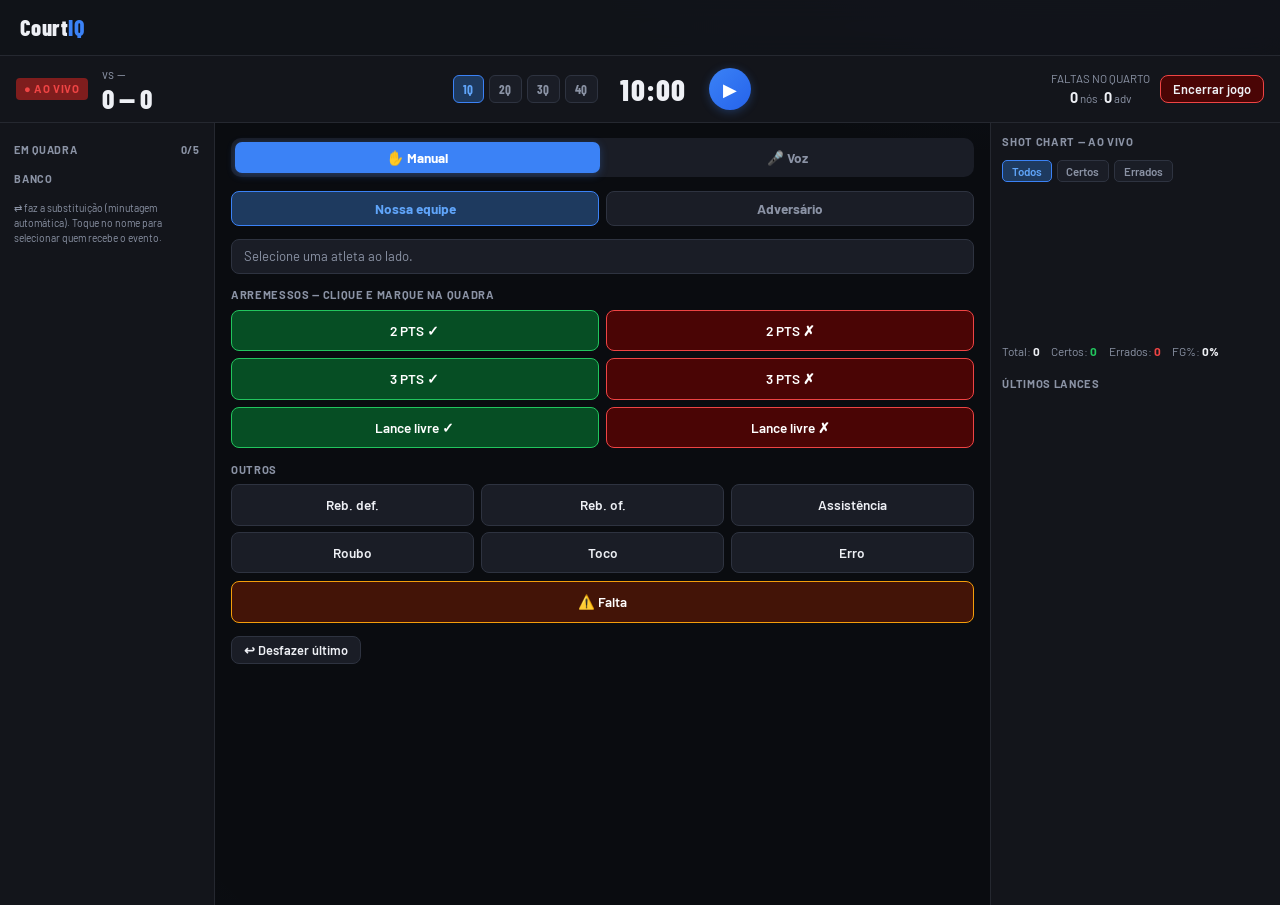
==== commit eeb51bb8: "feat: scout por voz — narração de comandos computa as estatísticas ao vivo Pivô da análise de vídeo " ====
--- a/courtiq/pages/game-input.html
+++ b/courtiq/pages/game-input.html
@@ -122,6 +122,36 @@
     .reg-tab.active { background: var(--accent-dim); border-color: var(--accent); color: var(--accent2); }
     .reg-tab.opp.active { background: #3a2a10; border-color: var(--yellow); color: var(--yellow); }
 
+    /* Alternador Manual ↔ Voz */
+    .input-mode-switch { display: flex; gap: 0.35rem; background: var(--bg3); padding: 0.25rem; border-radius: 10px; }
+    .ims-btn { flex: 1; padding: 0.45rem; border-radius: 7px; font-weight: 700; font-size: 0.85rem; background: transparent; border: none; color: var(--muted); cursor: pointer; }
+    .ims-btn.active { background: var(--accent); color: #fff; box-shadow: 0 2px 8px rgba(59,130,246,0.3); }
+
+    /* Painel de voz */
+    .voice-mic-wrap { display: flex; flex-direction: column; align-items: center; gap: 0.55rem; padding: 0.6rem 0 0.2rem; }
+    .voice-mic {
+      width: 104px; height: 104px; border-radius: 50%;
+      background: linear-gradient(135deg,#3b82f6,#2563eb);
+      border: none; color: #fff; font-size: 2.5rem; cursor: pointer;
+      box-shadow: 0 6px 22px rgba(59,130,246,0.4);
+      transition: transform 0.1s;
+      display: flex; align-items: center; justify-content: center;
+    }
+    .voice-mic:active { transform: scale(0.95); }
+    .voice-mic.listening { background: linear-gradient(135deg,#ef4444,#b91c1c); animation: micpulse 1.1s infinite; }
+    @keyframes micpulse { 0%,100% { box-shadow: 0 0 0 0 rgba(239,68,68,0.55); } 50% { box-shadow: 0 0 0 16px rgba(239,68,68,0); } }
+    .voice-state { font-size: 0.82rem; color: var(--muted); font-weight: 600; text-align: center; }
+    .voice-state.listening { color: var(--red); }
+    .voice-transcript { min-height: 1.4rem; text-align: center; font-size: 0.95rem; color: var(--text); font-style: italic; }
+    .voice-parsed { border-radius: 9px; padding: 0.5rem 0.7rem; font-size: 0.85rem; font-weight: 600; text-align: center; }
+    .voice-parsed.ok { background: rgba(16,185,129,0.12); border: 1px solid var(--green); color: #6ee7b7; }
+    .voice-parsed.err { background: rgba(239,68,68,0.1); border: 1px solid var(--red); color: #fca5a5; }
+    .voice-help ul { list-style: none; padding: 0; margin: 0.35rem 0 0; display: flex; flex-direction: column; gap: 0.3rem; }
+    .voice-help li { font-size: 0.8rem; color: var(--text); }
+    .voice-help li span { color: var(--accent2); font-size: 0.72rem; }
+    .voice-help strong { color: var(--accent2); }
+    .voice-unsupported { background: #3a2a10; border: 1px solid var(--yellow); color: var(--yellow); padding: 0.6rem; border-radius: 8px; font-size: 0.82rem; }
+
     .stat-section-title { font-size: 0.7rem; font-weight: 700; text-transform: uppercase; letter-spacing: 0.06em; color: var(--muted); margin-bottom: 0.35rem; }
     .stat-buttons { display: grid; grid-template-columns: 1fr 1fr; gap: 0.45rem; }
     .stat-buttons-3 { display: grid; grid-template-columns: 1fr 1fr 1fr; gap: 0.4rem; }
@@ -260,6 +290,14 @@
 
     <!-- Coluna 2: Registro de eventos -->
     <div class="stat-panel">
+      <!-- Alterna entrada manual ↔ por voz -->
+      <div class="input-mode-switch">
+        <button class="ims-btn active" id="ims-manual" onclick="setInputMode('manual')">✋ Manual</button>
+        <button class="ims-btn" id="ims-voice" onclick="setInputMode('voice')">🎤 Voz</button>
+      </div>
+
+      <!-- ===== MODO MANUAL ===== -->
+      <div id="manual-mode" style="display:flex;flex-direction:column;gap:0.85rem">
       <div class="reg-tabs">
         <button class="reg-tab active" id="reg-tab-ours" onclick="setRegMode('ours')">Nossa equipe</button>
         <button class="reg-tab opp" id="reg-tab-opp" onclick="setRegMode('opp')">Adversário</button>
@@ -303,6 +341,34 @@
       </div>
 
       <button class="btn btn-ghost btn-sm" id="btn-undo" style="width:fit-content" onclick="undoLast()">↩ Desfazer último</button>
+      </div><!-- /manual-mode -->
+
+      <!-- ===== MODO VOZ ===== -->
+      <div id="voice-mode" style="display:none;flex-direction:column;gap:0.7rem">
+        <div id="voice-unsupported" class="voice-unsupported" style="display:none">
+          Este navegador não suporta reconhecimento de voz. No iPhone/iPad use o <strong>Safari</strong>; no computador use o <strong>Chrome</strong>.
+        </div>
+        <div class="voice-mic-wrap">
+          <button class="voice-mic" id="voice-mic" title="Toque e fale um comando">🎤</button>
+          <div class="voice-state" id="voice-state">Toque e fale um comando</div>
+        </div>
+        <div class="voice-transcript" id="voice-transcript"></div>
+        <div class="voice-parsed ok" id="voice-parsed" style="display:none"></div>
+        <button class="btn btn-ghost btn-sm" style="width:fit-content;align-self:center" onclick="undoLast()">↩ Desfazer último</button>
+        <div class="voice-help">
+          <div class="stat-section-title">Como falar — time → camisa → ação</div>
+          <ul>
+            <li>"<strong>Time A</strong>, camisa 29, <strong>dois pontos</strong>" <span>+ toque a quadra</span></li>
+            <li>"<strong>Adversário</strong>, 12, <strong>três errado</strong>" <span>+ toque a quadra</span></li>
+            <li>"<strong>Einstein</strong>, 7, rebote defensivo"</li>
+            <li>"<strong>Time B</strong>, 15, roubo"</li>
+          </ul>
+          <div class="text-muted" style="font-size:0.72rem;margin-top:0.45rem">
+            Nós: "Time A" · "Einstein" · "nós" &nbsp;|&nbsp; Adversário: "Time B" · "adversário" · "eles"<br/>
+            Ações: pontos (2/3), lance livre, rebote def/of, assistência, roubo, toco, turnover, falta.
+          </div>
+        </div>
+      </div>
     </div>
 
     <!-- Coluna 3: Shot chart + play-by-play -->
@@ -334,6 +400,7 @@
     import { calcPlayerStats, calcTeamScore, calcOppScore, isOppEvent } from '../js/stats.js';
     import { getGameStints, openStint, closeStint, closeAllOpenStints, playedSeconds, fmtMinutes } from '../js/stints.js';
     import { initShotChart, activateShotMode, deactivateShotMode, addShot, renderShots, getShotStats } from '../js/shotchart.js';
+    import { parseCommand, createRecognizer, speechSupported } from '../js/voice-scout.js';
     import { getQueryParam, showToast } from '../js/utils.js';
 
     const gameId = getQueryParam('gameId') || localStorage.getItem('currentGameId');
@@ -357,6 +424,8 @@
     let clockTimer = null;
 
     let pendingEventType = null;
+    let pendingVoice = null;        // comando de voz aguardando toque na quadra
+    let recognizer = null;
     let scFilter = 'all';
     const svgEl = document.getElementById('sc-svg');
 
@@ -544,6 +613,7 @@
 
     window.cancelShot = function() {
       pendingEventType = null;
+      pendingVoice = null;
       document.getElementById('shot-banner').classList.remove('active');
       deactivateShotMode(svgEl);
     };
@@ -574,6 +644,122 @@
       showToast('Evento removido.', '');
     };
 
+    // ---------- Entrada por voz ----------
+    window.setInputMode = function(mode) {
+      document.getElementById('ims-manual').classList.toggle('active', mode === 'manual');
+      document.getElementById('ims-voice').classList.toggle('active', mode === 'voice');
+      document.getElementById('manual-mode').style.display = mode === 'manual' ? 'flex' : 'none';
+      document.getElementById('voice-mode').style.display = mode === 'voice' ? 'flex' : 'none';
+      if (mode === 'voice' && !speechSupported()) {
+        document.getElementById('voice-unsupported').style.display = '';
+      }
+    };
+
+    function teamLabel(team) {
+      return team === 'ours' ? 'Nós' : 'Adv';
+    }
+
+    function showVoiceParsed(kind, msg) {
+      const el = document.getElementById('voice-parsed');
+      el.style.display = '';
+      el.className = 'voice-parsed ' + kind;
+      el.textContent = msg;
+    }
+
+    // Cria o evento vindo da voz (carrega source='voice' para auditoria)
+    async function commitVoiceEvent(team, playerId, oppJersey, type, x = null, y = null) {
+      const ev = team === 'ours'
+        ? await createEvent(gameId, playerId, type, currentQuarter, x, y, 'voice', null, elapsed())
+        : await createEvent(gameId, null, type, currentQuarter, x, y, 'voice', oppJersey, elapsed());
+      gameEvents.push(ev);
+      if (team === 'opp' && oppJersey != null && !oppJerseys.has(oppJersey)) {
+        oppJerseys.add(oppJersey); renderOppJerseys();
+      }
+      afterEventChange(ev, x != null);
+      if (type === 'foul' && team === 'ours') {
+        const fls = gameEvents.filter(e => e.player_id === playerId && e.type === 'foul').length;
+        if (fls === 4) showToast('⚠️ 4ª falta!', '');
+        if (fls >= 5) showToast('🚨 5ª falta — atleta excluída.', 'error');
+      }
+      return ev;
+    }
+
+    async function handleVoiceCommand(cmd) {
+      let playerId = null, oppJersey = null;
+      if (cmd.team === 'ours') {
+        const p = gamePlayers.find(x => x.jersey_number === cmd.jersey);
+        if (!p) { showVoiceParsed('err', `#${cmd.jersey} não está escalada. Confira o número ou use o manual.`); return; }
+        playerId = p.id;
+      } else {
+        oppJersey = cmd.jersey;
+      }
+      if (cmd.needsLocation) {
+        pendingVoice = { team: cmd.team, playerId, oppJersey, type: cmd.type, jersey: cmd.jersey };
+        document.getElementById('shot-banner').classList.add('active');
+        activateShotMode(svgEl);
+        showVoiceParsed('ok', `${teamLabel(cmd.team)} #${cmd.jersey} · ${cmd.label} — toque o local na quadra 👉`);
+      } else {
+        await commitVoiceEvent(cmd.team, playerId, oppJersey, cmd.type);
+        showVoiceParsed('ok', `✓ ${teamLabel(cmd.team)} #${cmd.jersey} · ${cmd.label}`);
+      }
+    }
+
+    function onVoiceFinal(text, alternatives) {
+      document.getElementById('voice-transcript').textContent = `"${text}"`;
+      const candidates = (alternatives && alternatives.length) ? alternatives : [text];
+      let cmd = null;
+      for (const alt of candidates) {
+        const c = parseCommand(alt);
+        if (c.ok) { cmd = c; break; }
+        if (!cmd) cmd = c; // guarda o primeiro para a mensagem de erro
+      }
+      if (cmd && cmd.ok) { handleVoiceCommand(cmd); return; }
+      const hints = {
+        sem_time: 'comece pelo time: "Time A" / "Einstein" ou "Adversário".',
+        sem_acao: 'não identifiquei a ação (pontos, rebote, roubo...).',
+        sem_camisa: 'não identifiquei o número da camisa.',
+        vazio: 'não ouvi nada — tente de novo.',
+      };
+      showVoiceParsed('err', `Não entendi — ${hints[cmd?.reason] || 'repita o comando.'}`);
+    }
+
+    function setupVoice() {
+      const micBtn = document.getElementById('voice-mic');
+      if (!speechSupported()) {
+        document.getElementById('voice-unsupported').style.display = '';
+        return;
+      }
+      recognizer = createRecognizer({
+        lang: 'pt-BR',
+        onInterim: (t) => { document.getElementById('voice-transcript').textContent = t; },
+        onFinal: onVoiceFinal,
+        onError: (code) => {
+          const st = document.getElementById('voice-state');
+          st.classList.remove('listening');
+          micBtn.classList.remove('listening');
+          if (code === 'not-allowed' || code === 'service-not-allowed') {
+            showVoiceParsed('err', 'Permita o uso do microfone para usar a voz.');
+            st.textContent = 'Microfone bloqueado';
+          } else if (code === 'no-speech') {
+            st.textContent = 'Não ouvi — toque e fale';
+          } else {
+            st.textContent = 'Toque e fale um comando';
+          }
+        },
+        onState: (s) => {
+          const st = document.getElementById('voice-state');
+          micBtn.classList.toggle('listening', s === 'listening');
+          st.classList.toggle('listening', s === 'listening');
+          st.textContent = s === 'listening' ? '🔴 Ouvindo… fale agora' : 'Toque e fale um comando';
+        },
+      });
+      micBtn.addEventListener('click', () => {
+        if (!recognizer) return;
+        if (recognizer.active) recognizer.stop();
+        else { document.getElementById('voice-transcript').textContent = ''; recognizer.start(); }
+      });
+    }
+
     window.removeFeedEvent = async function(id) {
       if (!confirm('Remover este lance?')) return;
       await removeEvent(id, false);
@@ -752,12 +938,20 @@
 
       initShotChart(svgEl, async (x, y) => {
         document.getElementById('shot-banner').classList.remove('active');
+        if (pendingVoice) {
+          const pv = pendingVoice;
+          pendingVoice = null;
+          await commitVoiceEvent(pv.team, pv.playerId, pv.oppJersey, pv.type, x, y);
+          showVoiceParsed('ok', `✓ ${teamLabel(pv.team)} #${pv.jersey} · registrado na quadra`);
+          return;
+        }
         const type = pendingEventType;
         pendingEventType = null;
         await registerEvent(type, x, y);
       });
       renderShots(svgEl, gameEvents.filter(e => e.shot_x != null), scFilter, null);
       updateSCStats();
+      setupVoice();
 
       if (gamePlayers.length > 0 && !selectedPlayerId) window.selectPlayer(gamePlayers[0].id);
     }
